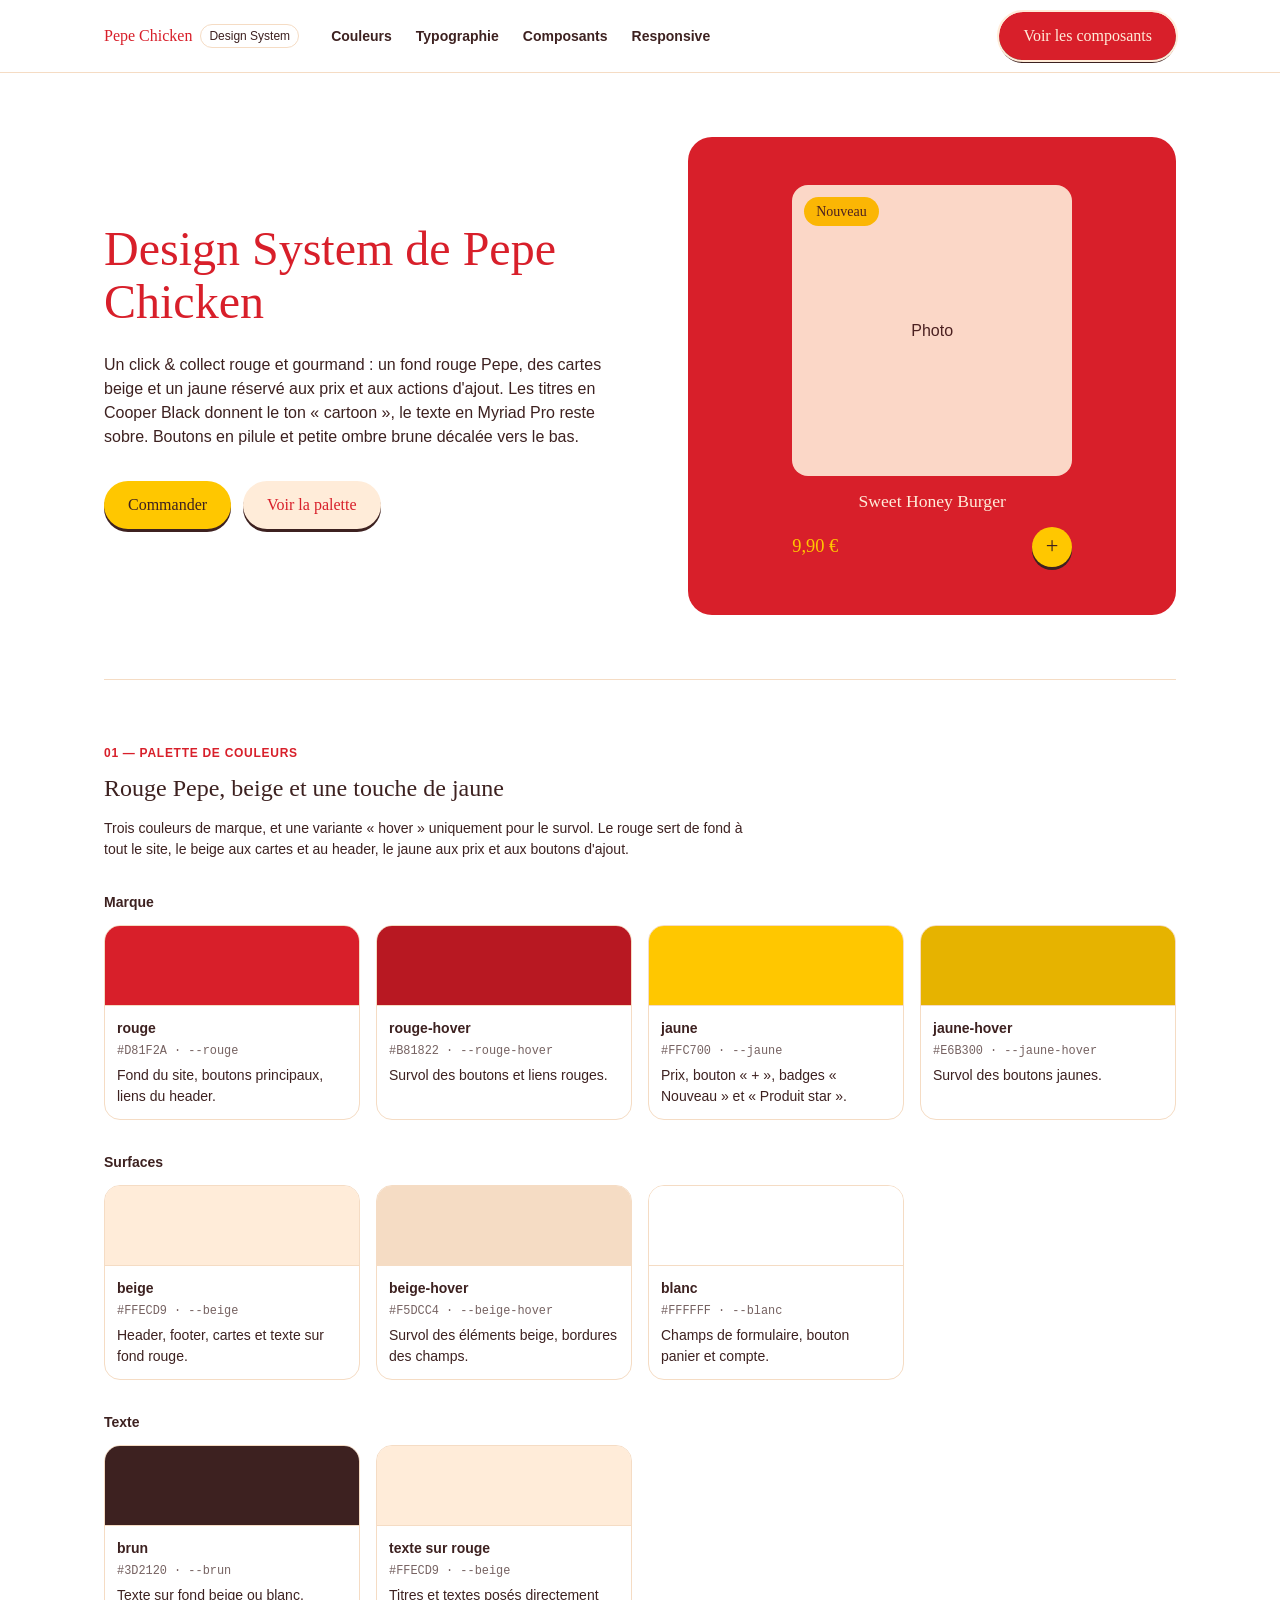
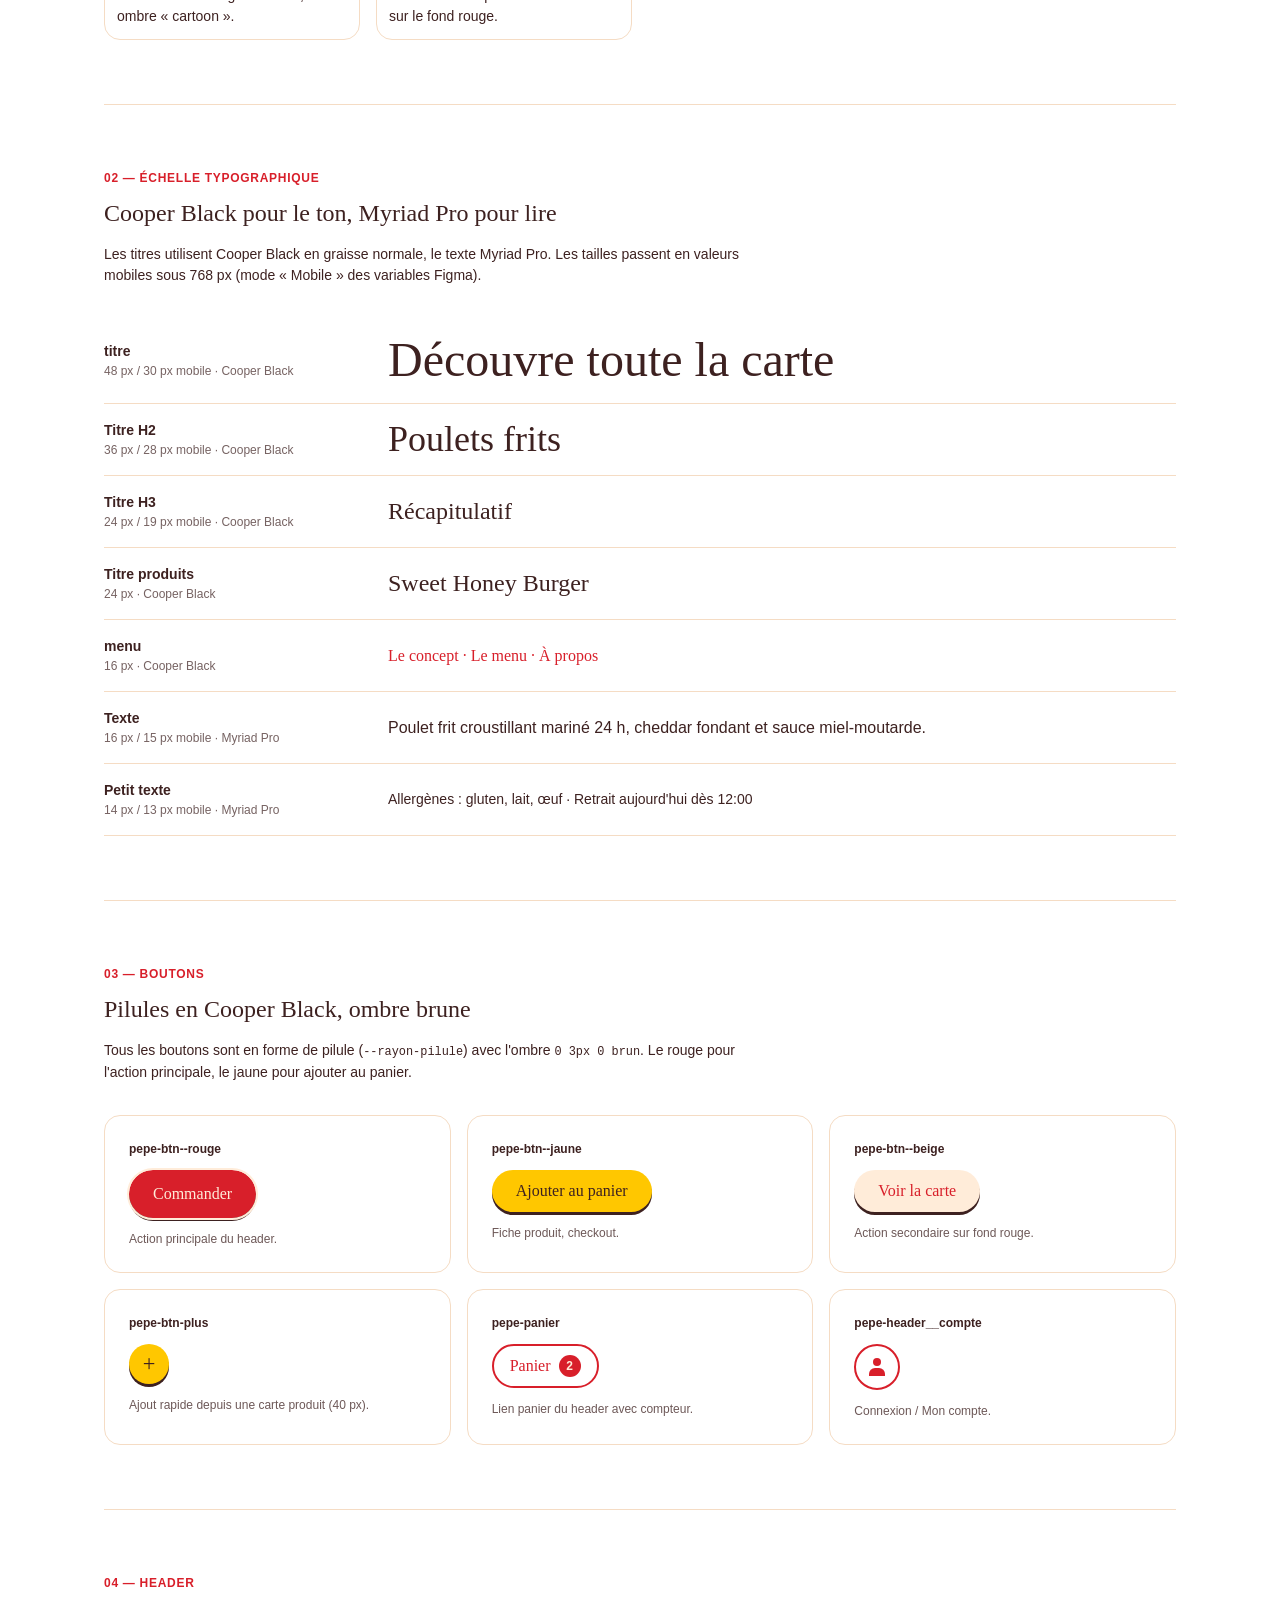
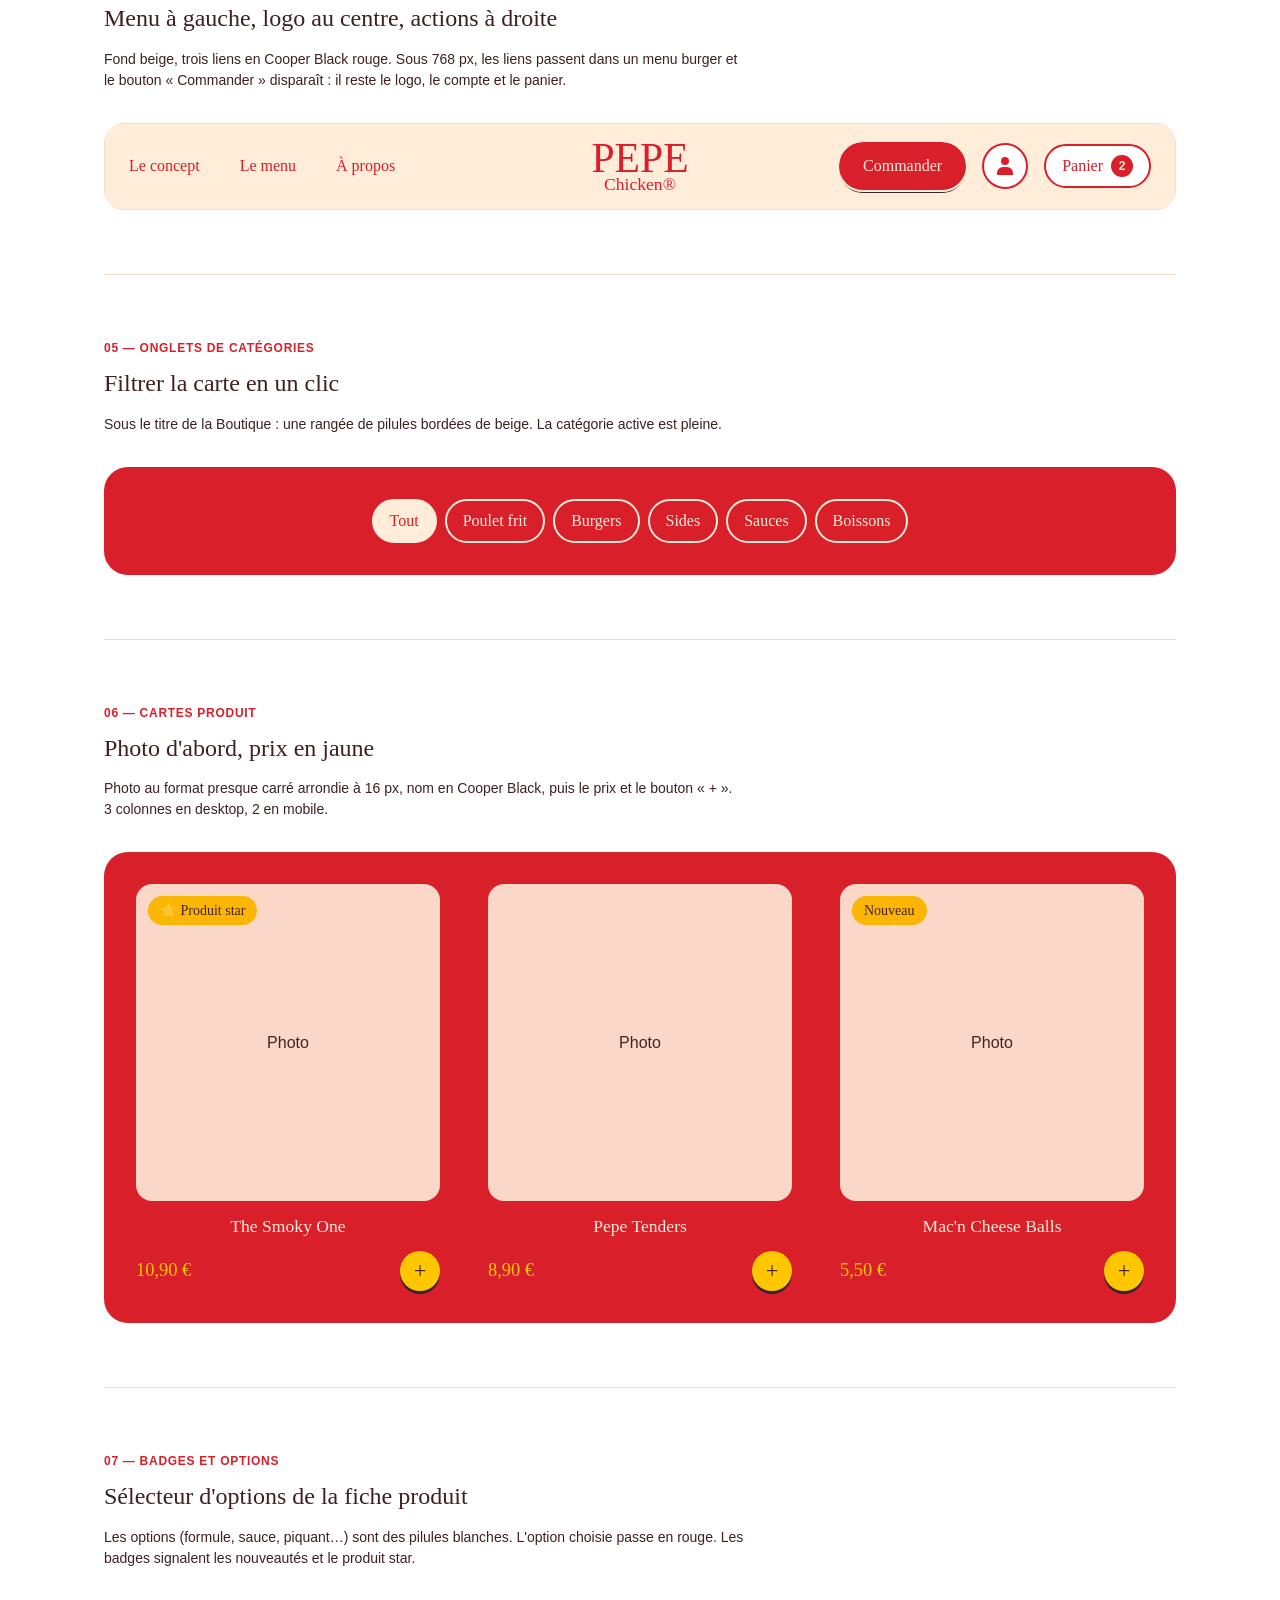
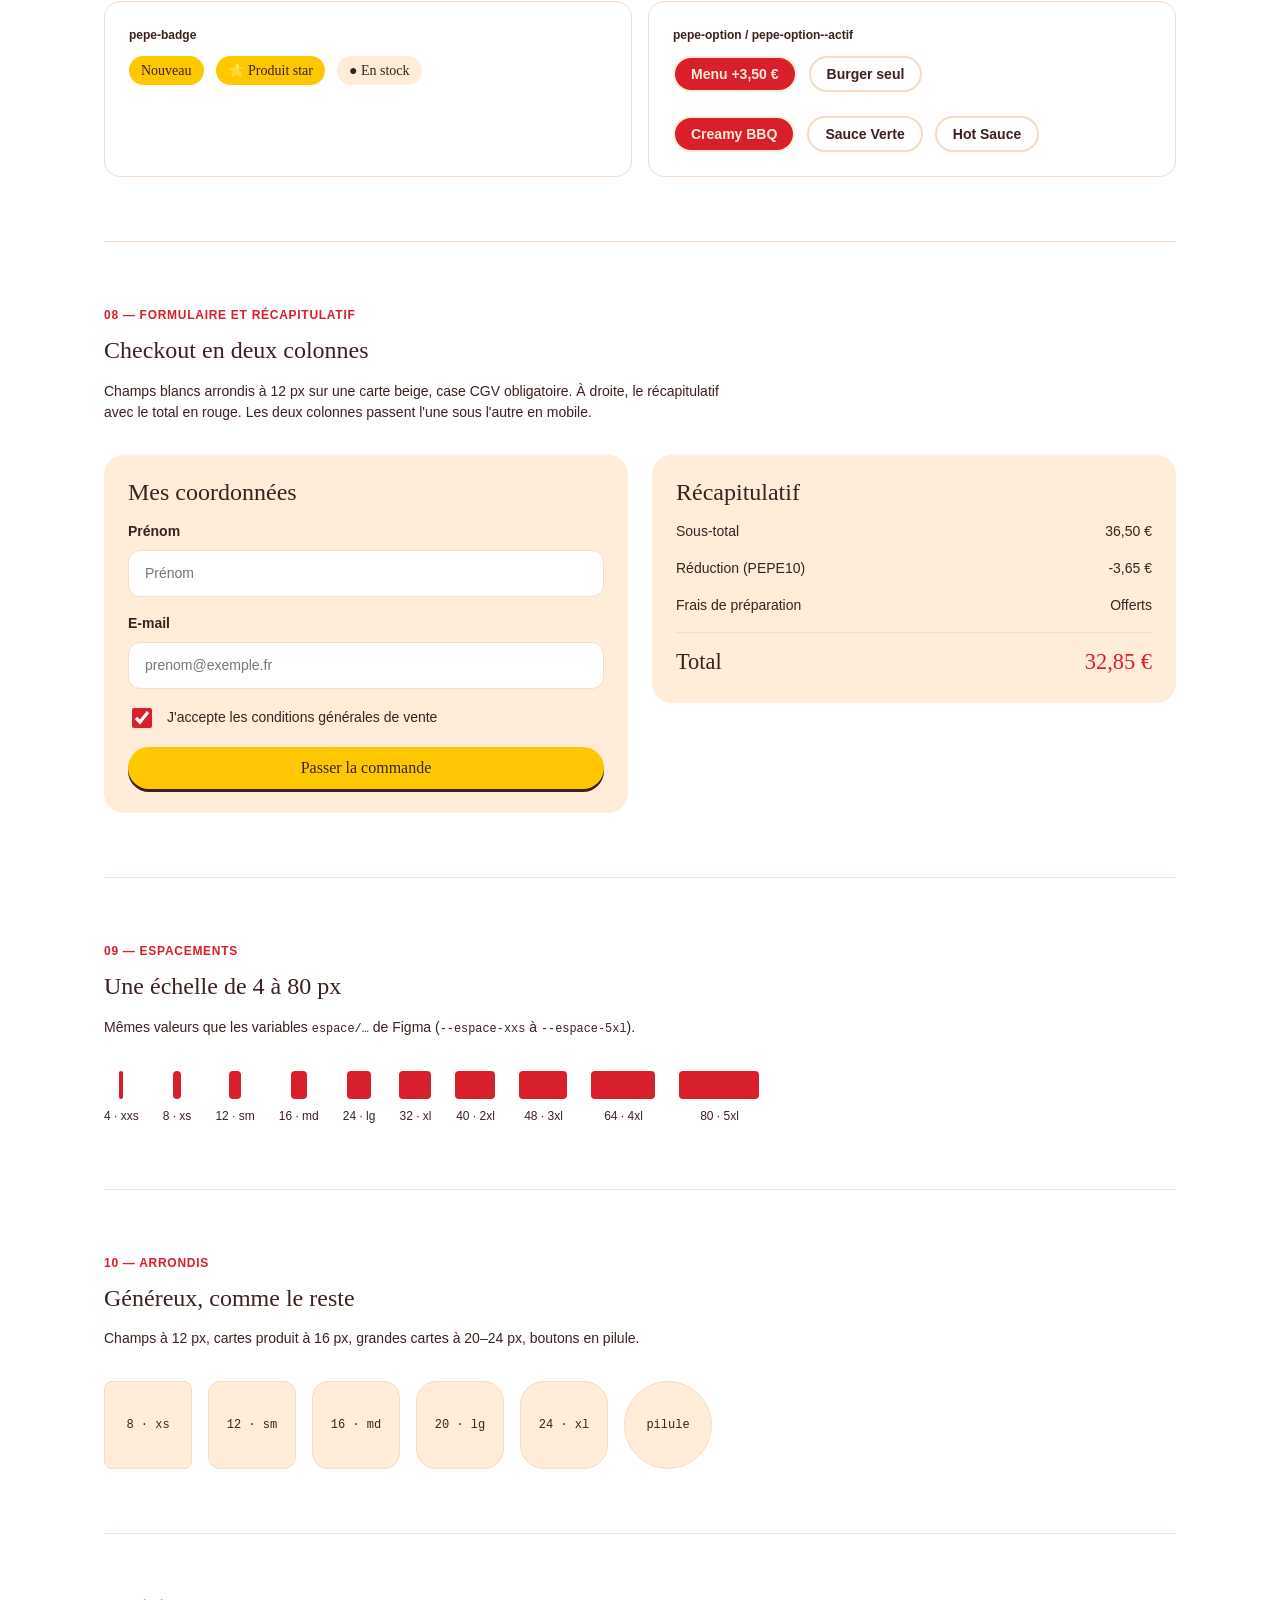
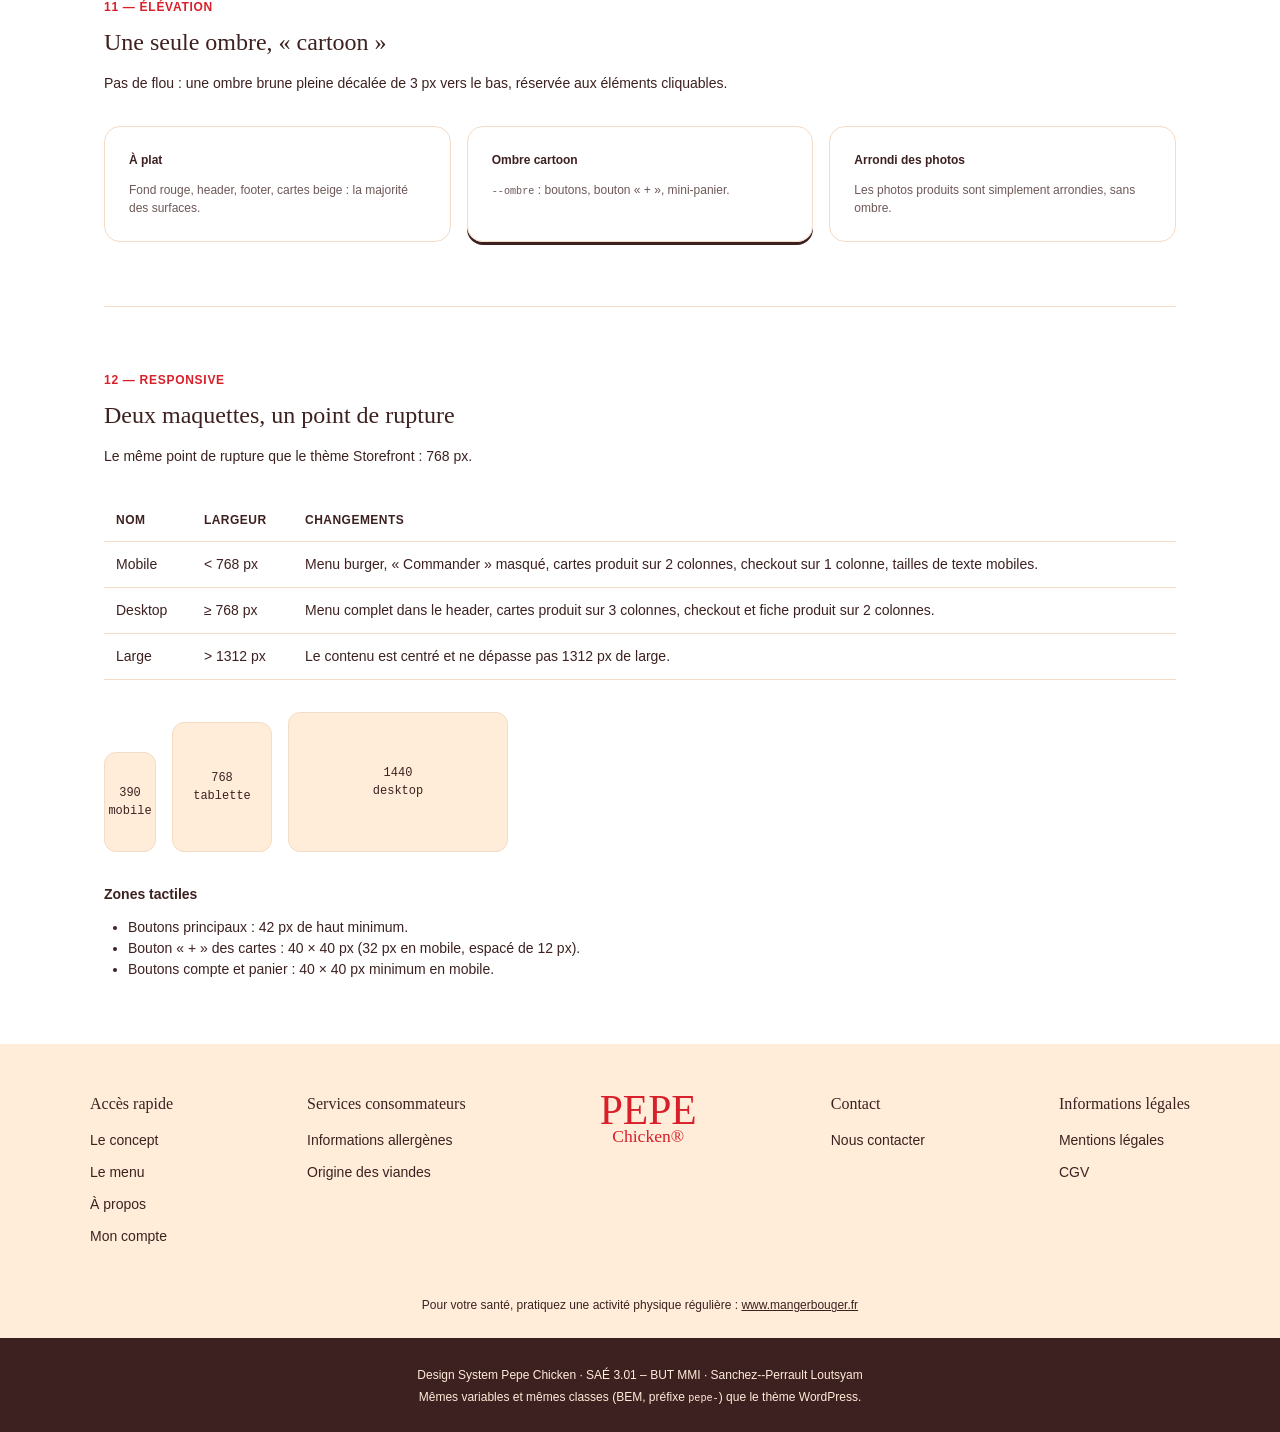
==== index.html @ e0bf9ed1 "[IT-2] Design System : nouvelle présentation (sections numérotées, palette, échelle typo, composants" ====
<!doctype html>
<html lang="fr">
  <head>
    <meta charset="UTF-8">
    <meta name="viewport" content="width=device-width, initial-scale=1.0">
    <title>Design System – Pepe Chicken</title>
    <meta name="description" content="Design System du click &amp; collect Pepe Chicken : couleurs, typographie, composants et règles responsive (SAÉ 3.01).">
    <link rel="stylesheet" href="style.css">
  </head>
  <body>
    <!-- ===== Barre de navigation de la documentation ===== -->
    <header class="ds-topbar">
      <div class="ds-topbar__inner">
        <a class="ds-topbar__marque" href="#haut">Pepe Chicken <span class="ds-topbar__tag">Design System</span></a>
        <nav class="ds-topbar__nav" aria-label="Sections du Design System">
          <a href="#couleurs">Couleurs</a>
          <a href="#typographie">Typographie</a>
          <a href="#composants">Composants</a>
          <a href="#responsive">Responsive</a>
        </nav>
        <a class="pepe-btn pepe-btn--rouge ds-topbar__cta" href="#composants">Voir les composants</a>
      </div>
    </header>

    <main id="haut">
      <!-- ===== Introduction ===== -->
      <section class="ds-hero">
        <div class="ds-hero__texte">
          <h1 class="ds-hero__titre">Design System de Pepe Chicken</h1>
          <p class="ds-hero__intro">
            Un click &amp; collect rouge et gourmand : un fond rouge Pepe, des cartes beige et un jaune
            réservé aux prix et aux actions d'ajout. Les titres en Cooper Black donnent le ton « cartoon »,
            le texte en Myriad Pro reste sobre. Boutons en pilule et petite ombre brune décalée vers le bas.
          </p>
          <div class="ds-ligne">
            <a class="pepe-btn pepe-btn--jaune" href="#composants">Commander</a>
            <a class="pepe-btn pepe-btn--beige" href="#couleurs">Voir la palette</a>
          </div>
        </div>
        <div class="ds-hero__apercu">
          <article class="pepe-carte-produit ds-hero__carte">
            <div class="pepe-carte-produit__photo">
              <span class="pepe-badge pepe-badge--jaune pepe-carte-produit__badge">Nouveau</span>
              Photo
            </div>
            <h2 class="pepe-carte-produit__nom">Sweet Honey Burger</h2>
            <div class="pepe-carte-produit__bas">
              <span class="pepe-carte-produit__prix">9,90 €</span>
              <button class="pepe-btn-plus" type="button" aria-label="Ajouter Sweet Honey Burger au panier">+</button>
            </div>
          </article>
        </div>
      </section>

      <!-- ===== 01 Couleurs ===== -->
      <section class="ds-section" id="couleurs">
        <p class="ds-section__numero">01 — Palette de couleurs</p>
        <h2 class="ds-section__titre">Rouge Pepe, beige et une touche de jaune</h2>
        <p class="ds-section__intro">
          Trois couleurs de marque, et une variante « hover » uniquement pour le survol. Le rouge sert de fond
          à tout le site, le beige aux cartes et au header, le jaune aux prix et aux boutons d'ajout.
        </p>

        <h3 class="ds-groupe">Marque</h3>
        <div class="ds-couleurs">
          <div class="ds-couleur">
            <span class="ds-couleur__pastille" style="background: var(--rouge)"></span>
            <div class="ds-couleur__infos"><b>rouge</b><code>#D81F2A · --rouge</code><p>Fond du site, boutons principaux, liens du header.</p></div>
          </div>
          <div class="ds-couleur">
            <span class="ds-couleur__pastille" style="background: var(--rouge-hover)"></span>
            <div class="ds-couleur__infos"><b>rouge-hover</b><code>#B81822 · --rouge-hover</code><p>Survol des boutons et liens rouges.</p></div>
          </div>
          <div class="ds-couleur">
            <span class="ds-couleur__pastille" style="background: var(--jaune)"></span>
            <div class="ds-couleur__infos"><b>jaune</b><code>#FFC700 · --jaune</code><p>Prix, bouton « + », badges « Nouveau » et « Produit star ».</p></div>
          </div>
          <div class="ds-couleur">
            <span class="ds-couleur__pastille" style="background: var(--jaune-hover)"></span>
            <div class="ds-couleur__infos"><b>jaune-hover</b><code>#E6B300 · --jaune-hover</code><p>Survol des boutons jaunes.</p></div>
          </div>
        </div>

        <h3 class="ds-groupe">Surfaces</h3>
        <div class="ds-couleurs">
          <div class="ds-couleur">
            <span class="ds-couleur__pastille" style="background: var(--beige)"></span>
            <div class="ds-couleur__infos"><b>beige</b><code>#FFECD9 · --beige</code><p>Header, footer, cartes et texte sur fond rouge.</p></div>
          </div>
          <div class="ds-couleur">
            <span class="ds-couleur__pastille" style="background: var(--beige-hover)"></span>
            <div class="ds-couleur__infos"><b>beige-hover</b><code>#F5DCC4 · --beige-hover</code><p>Survol des éléments beige, bordures des champs.</p></div>
          </div>
          <div class="ds-couleur">
            <span class="ds-couleur__pastille" style="background: var(--blanc)"></span>
            <div class="ds-couleur__infos"><b>blanc</b><code>#FFFFFF · --blanc</code><p>Champs de formulaire, bouton panier et compte.</p></div>
          </div>
        </div>

        <h3 class="ds-groupe">Texte</h3>
        <div class="ds-couleurs">
          <div class="ds-couleur">
            <span class="ds-couleur__pastille" style="background: var(--brun)"></span>
            <div class="ds-couleur__infos"><b>brun</b><code>#3D2120 · --brun</code><p>Texte sur fond beige ou blanc, ombre « cartoon ».</p></div>
          </div>
          <div class="ds-couleur">
            <span class="ds-couleur__pastille" style="background: var(--beige)"></span>
            <div class="ds-couleur__infos"><b>texte sur rouge</b><code>#FFECD9 · --beige</code><p>Titres et textes posés directement sur le fond rouge.</p></div>
          </div>
        </div>
      </section>

      <!-- ===== 02 Typographie ===== -->
      <section class="ds-section" id="typographie">
        <p class="ds-section__numero">02 — Échelle typographique</p>
        <h2 class="ds-section__titre">Cooper Black pour le ton, Myriad Pro pour lire</h2>
        <p class="ds-section__intro">
          Les titres utilisent Cooper Black en graisse normale, le texte Myriad Pro. Les tailles passent
          en valeurs mobiles sous 768&nbsp;px (mode « Mobile » des variables Figma).
        </p>
        <div class="ds-typos">
          <div class="ds-typo">
            <div class="ds-typo__nom"><b>titre</b><span>48 px / 30 px mobile · Cooper Black</span></div>
            <p class="pepe-titre pepe-titre--h1">Découvre toute la carte</p>
          </div>
          <div class="ds-typo">
            <div class="ds-typo__nom"><b>Titre H2</b><span>36 px / 28 px mobile · Cooper Black</span></div>
            <p class="pepe-titre pepe-titre--h2">Poulets frits</p>
          </div>
          <div class="ds-typo">
            <div class="ds-typo__nom"><b>Titre H3</b><span>24 px / 19 px mobile · Cooper Black</span></div>
            <p class="pepe-titre pepe-titre--h3">Récapitulatif</p>
          </div>
          <div class="ds-typo">
            <div class="ds-typo__nom"><b>Titre produits</b><span>24 px · Cooper Black</span></div>
            <p class="pepe-titre pepe-titre--h3">Sweet Honey Burger</p>
          </div>
          <div class="ds-typo">
            <div class="ds-typo__nom"><b>menu</b><span>16 px · Cooper Black</span></div>
            <p class="pepe-titre pepe-titre--menu">Le concept · Le menu · À propos</p>
          </div>
          <div class="ds-typo">
            <div class="ds-typo__nom"><b>Texte</b><span>16 px / 15 px mobile · Myriad Pro</span></div>
            <p class="pepe-texte">Poulet frit croustillant mariné 24 h, cheddar fondant et sauce miel-moutarde.</p>
          </div>
          <div class="ds-typo">
            <div class="ds-typo__nom"><b>Petit texte</b><span>14 px / 13 px mobile · Myriad Pro</span></div>
            <p class="pepe-texte pepe-texte--petit">Allergènes : gluten, lait, œuf · Retrait aujourd'hui dès 12:00</p>
          </div>
        </div>
      </section>

      <!-- ===== 03 Boutons ===== -->
      <section class="ds-section" id="composants">
        <p class="ds-section__numero">03 — Boutons</p>
        <h2 class="ds-section__titre">Pilules en Cooper Black, ombre brune</h2>
        <p class="ds-section__intro">
          Tous les boutons sont en forme de pilule (<code>--rayon-pilule</code>) avec l'ombre
          <code>0 3px 0 brun</code>. Le rouge pour l'action principale, le jaune pour ajouter au panier.
        </p>
        <div class="ds-cartes">
          <div class="ds-demo">
            <p class="ds-demo__nom">pepe-btn--rouge</p>
            <a class="pepe-btn pepe-btn--rouge" href="#composants">Commander</a>
            <p class="ds-demo__note">Action principale du header.</p>
          </div>
          <div class="ds-demo">
            <p class="ds-demo__nom">pepe-btn--jaune</p>
            <button class="pepe-btn pepe-btn--jaune" type="button">Ajouter au panier</button>
            <p class="ds-demo__note">Fiche produit, checkout.</p>
          </div>
          <div class="ds-demo">
            <p class="ds-demo__nom">pepe-btn--beige</p>
            <button class="pepe-btn pepe-btn--beige" type="button">Voir la carte</button>
            <p class="ds-demo__note">Action secondaire sur fond rouge.</p>
          </div>
          <div class="ds-demo">
            <p class="ds-demo__nom">pepe-btn-plus</p>
            <button class="pepe-btn-plus" type="button" aria-label="Ajouter au panier">+</button>
            <p class="ds-demo__note">Ajout rapide depuis une carte produit (40 px).</p>
          </div>
          <div class="ds-demo">
            <p class="ds-demo__nom">pepe-panier</p>
            <a class="pepe-panier" href="#composants">Panier <span class="pepe-panier__nombre">2</span></a>
            <p class="ds-demo__note">Lien panier du header avec compteur.</p>
          </div>
          <div class="ds-demo">
            <p class="ds-demo__nom">pepe-header__compte</p>
            <a class="pepe-header__compte" href="#composants" aria-label="Se connecter"><svg class="pepe-header__icone" viewBox="0 0 20 20" width="20" height="20" aria-hidden="true" focusable="false"><circle cx="10" cy="5" r="4"></circle><path d="M2 19v-2a6 6 0 0 1 6-6h4a6 6 0 0 1 6 6v2z"></path></svg></a>
            <p class="ds-demo__note">Connexion / Mon compte.</p>
          </div>
        </div>
      </section>

      <!-- ===== 04 Header ===== -->
      <section class="ds-section">
        <p class="ds-section__numero">04 — Header</p>
        <h2 class="ds-section__titre">Menu à gauche, logo au centre, actions à droite</h2>
        <p class="ds-section__intro">
          Fond beige, trois liens en Cooper Black rouge. Sous 768&nbsp;px, les liens passent dans un menu burger
          et le bouton « Commander » disparaît : il reste le logo, le compte et le panier.
        </p>
        <div class="ds-cadre">
          <header class="pepe-header">
            <nav class="pepe-header__nav" aria-label="Menu principal (exemple)">
              <ul class="pepe-header__menu">
                <li class="pepe-header__element"><a class="pepe-header__lien" href="#composants">Le concept</a></li>
                <li class="pepe-header__element"><a class="pepe-header__lien" href="#composants">Le menu</a></li>
                <li class="pepe-header__element"><a class="pepe-header__lien" href="#composants">À propos</a></li>
              </ul>
            </nav>
            <a class="pepe-logo" href="#haut"><span class="pepe-logo__pepe">PEPE</span><span class="pepe-logo__chicken">Chicken®</span></a>
            <div class="pepe-header__actions">
              <a class="pepe-btn pepe-btn--rouge" href="#composants">Commander</a>
              <a class="pepe-header__compte" href="#composants" aria-label="Se connecter"><svg class="pepe-header__icone" viewBox="0 0 20 20" width="20" height="20" aria-hidden="true" focusable="false"><circle cx="10" cy="5" r="4"></circle><path d="M2 19v-2a6 6 0 0 1 6-6h4a6 6 0 0 1 6 6v2z"></path></svg></a>
              <a class="pepe-panier" href="#composants">Panier <span class="pepe-panier__nombre">2</span></a>
            </div>
            <button class="pepe-burger" type="button" aria-label="Ouvrir le menu"><span class="pepe-burger__trait"></span><span class="pepe-burger__trait"></span><span class="pepe-burger__trait"></span></button>
          </header>
        </div>
      </section>

      <!-- ===== 05 Catégories ===== -->
      <section class="ds-section">
        <p class="ds-section__numero">05 — Onglets de catégories</p>
        <h2 class="ds-section__titre">Filtrer la carte en un clic</h2>
        <p class="ds-section__intro">
          Sous le titre de la Boutique : une rangée de pilules bordées de beige. La catégorie active est pleine.
        </p>
        <div class="ds-fond-rouge">
          <nav class="pepe-categories" aria-label="Catégories (exemple)">
            <a class="pepe-categories__lien pepe-categories__lien--actif" href="#composants" aria-current="page">Tout</a>
            <a class="pepe-categories__lien" href="#composants">Poulet frit</a>
            <a class="pepe-categories__lien" href="#composants">Burgers</a>
            <a class="pepe-categories__lien" href="#composants">Sides</a>
            <a class="pepe-categories__lien" href="#composants">Sauces</a>
            <a class="pepe-categories__lien" href="#composants">Boissons</a>
          </nav>
        </div>
      </section>

      <!-- ===== 06 Cartes produit ===== -->
      <section class="ds-section">
        <p class="ds-section__numero">06 — Cartes produit</p>
        <h2 class="ds-section__titre">Photo d'abord, prix en jaune</h2>
        <p class="ds-section__intro">
          Photo au format presque carré arrondie à 16&nbsp;px, nom en Cooper Black, puis le prix et le bouton « + ».
          3 colonnes en desktop, 2 en mobile.
        </p>
        <div class="ds-fond-rouge">
          <div class="ds-grille">
            <article class="pepe-carte-produit">
              <div class="pepe-carte-produit__photo"><span class="pepe-badge pepe-badge--jaune pepe-carte-produit__badge">⭐ Produit star</span>Photo</div>
              <h3 class="pepe-carte-produit__nom">The Smoky One</h3>
              <div class="pepe-carte-produit__bas"><span class="pepe-carte-produit__prix">10,90 €</span><button class="pepe-btn-plus" type="button" aria-label="Ajouter The Smoky One">+</button></div>
            </article>
            <article class="pepe-carte-produit">
              <div class="pepe-carte-produit__photo">Photo</div>
              <h3 class="pepe-carte-produit__nom">Pepe Tenders</h3>
              <div class="pepe-carte-produit__bas"><span class="pepe-carte-produit__prix">8,90 €</span><button class="pepe-btn-plus" type="button" aria-label="Ajouter Pepe Tenders">+</button></div>
            </article>
            <article class="pepe-carte-produit">
              <div class="pepe-carte-produit__photo"><span class="pepe-badge pepe-badge--jaune pepe-carte-produit__badge">Nouveau</span>Photo</div>
              <h3 class="pepe-carte-produit__nom">Mac'n Cheese Balls</h3>
              <div class="pepe-carte-produit__bas"><span class="pepe-carte-produit__prix">5,50 €</span><button class="pepe-btn-plus" type="button" aria-label="Ajouter Mac'n Cheese Balls">+</button></div>
            </article>
          </div>
        </div>
      </section>

      <!-- ===== 07 Badges et options ===== -->
      <section class="ds-section">
        <p class="ds-section__numero">07 — Badges et options</p>
        <h2 class="ds-section__titre">Sélecteur d'options de la fiche produit</h2>
        <p class="ds-section__intro">
          Les options (formule, sauce, piquant…) sont des pilules blanches. L'option choisie passe en rouge.
          Les badges signalent les nouveautés et le produit star.
        </p>
        <div class="ds-cartes ds-cartes--2">
          <div class="ds-demo">
            <p class="ds-demo__nom">pepe-badge</p>
            <div class="ds-ligne">
              <span class="pepe-badge pepe-badge--jaune">Nouveau</span>
              <span class="pepe-badge pepe-badge--jaune">⭐ Produit star</span>
              <span class="pepe-badge pepe-badge--beige">● En stock</span>
            </div>
          </div>
          <div class="ds-demo">
            <p class="ds-demo__nom">pepe-option / pepe-option--actif</p>
            <div class="ds-ligne">
              <button class="pepe-option pepe-option--actif" type="button" aria-pressed="true">Menu +3,50 €</button>
              <button class="pepe-option" type="button" aria-pressed="false">Burger seul</button>
            </div>
            <div class="ds-ligne">
              <button class="pepe-option pepe-option--actif" type="button" aria-pressed="true">Creamy BBQ</button>
              <button class="pepe-option" type="button" aria-pressed="false">Sauce Verte</button>
              <button class="pepe-option" type="button" aria-pressed="false">Hot Sauce</button>
            </div>
          </div>
        </div>
      </section>

      <!-- ===== 08 Formulaire et récapitulatif ===== -->
      <section class="ds-section">
        <p class="ds-section__numero">08 — Formulaire et récapitulatif</p>
        <h2 class="ds-section__titre">Checkout en deux colonnes</h2>
        <p class="ds-section__intro">
          Champs blancs arrondis à 12&nbsp;px sur une carte beige, case CGV obligatoire. À droite, le récapitulatif
          avec le total en rouge. Les deux colonnes passent l'une sous l'autre en mobile.
        </p>
        <div class="ds-deux-colonnes">
          <form class="pepe-carte pepe-carte--beige" action="#composants">
            <h3 class="pepe-titre pepe-titre--h3">Mes coordonnées</h3>
            <label class="pepe-champ">Prénom<input type="text" name="prenom" placeholder="Prénom" autocomplete="given-name"></label>
            <label class="pepe-champ">E-mail<input type="email" name="email" placeholder="prenom@exemple.fr" autocomplete="email"></label>
            <label class="pepe-case"><input type="checkbox" checked> J'accepte les conditions générales de vente</label>
            <button class="pepe-btn pepe-btn--jaune" type="button">Passer la commande</button>
          </form>
          <div class="pepe-carte pepe-carte--beige pepe-recap">
            <h3 class="pepe-titre pepe-titre--h3">Récapitulatif</h3>
            <p class="pepe-recap__ligne"><span>Sous-total</span><span>36,50 €</span></p>
            <p class="pepe-recap__ligne"><span>Réduction (PEPE10)</span><span>-3,65 €</span></p>
            <p class="pepe-recap__ligne"><span>Frais de préparation</span><span>Offerts</span></p>
            <p class="pepe-recap__ligne pepe-recap__ligne--total"><span>Total</span><span>32,85 €</span></p>
          </div>
        </div>
      </section>

      <!-- ===== 09 Espacements ===== -->
      <section class="ds-section">
        <p class="ds-section__numero">09 — Espacements</p>
        <h2 class="ds-section__titre">Une échelle de 4 à 80 px</h2>
        <p class="ds-section__intro">Mêmes valeurs que les variables <code>espace/…</code> de Figma (<code>--espace-xxs</code> à <code>--espace-5xl</code>).</p>
        <div class="ds-espacements">
          <div class="ds-espacement"><span style="width: var(--espace-xxs)"></span>4 · xxs</div>
          <div class="ds-espacement"><span style="width: var(--espace-xs)"></span>8 · xs</div>
          <div class="ds-espacement"><span style="width: var(--espace-sm)"></span>12 · sm</div>
          <div class="ds-espacement"><span style="width: var(--espace-md)"></span>16 · md</div>
          <div class="ds-espacement"><span style="width: var(--espace-lg)"></span>24 · lg</div>
          <div class="ds-espacement"><span style="width: var(--espace-xl)"></span>32 · xl</div>
          <div class="ds-espacement"><span style="width: var(--espace-2xl)"></span>40 · 2xl</div>
          <div class="ds-espacement"><span style="width: var(--espace-3xl)"></span>48 · 3xl</div>
          <div class="ds-espacement"><span style="width: var(--espace-4xl)"></span>64 · 4xl</div>
          <div class="ds-espacement"><span style="width: var(--espace-5xl)"></span>80 · 5xl</div>
        </div>
      </section>

      <!-- ===== 10 Arrondis ===== -->
      <section class="ds-section">
        <p class="ds-section__numero">10 — Arrondis</p>
        <h2 class="ds-section__titre">Généreux, comme le reste</h2>
        <p class="ds-section__intro">Champs à 12&nbsp;px, cartes produit à 16&nbsp;px, grandes cartes à 20–24&nbsp;px, boutons en pilule.</p>
        <div class="ds-arrondis">
          <div class="ds-arrondi" style="border-radius: var(--rayon-xs)">8 · xs</div>
          <div class="ds-arrondi" style="border-radius: var(--rayon-sm)">12 · sm</div>
          <div class="ds-arrondi" style="border-radius: var(--rayon-md)">16 · md</div>
          <div class="ds-arrondi" style="border-radius: var(--rayon-lg)">20 · lg</div>
          <div class="ds-arrondi" style="border-radius: var(--rayon-xl)">24 · xl</div>
          <div class="ds-arrondi" style="border-radius: var(--rayon-pilule)">pilule</div>
        </div>
      </section>

      <!-- ===== 11 Élévation ===== -->
      <section class="ds-section">
        <p class="ds-section__numero">11 — Élévation</p>
        <h2 class="ds-section__titre">Une seule ombre, « cartoon »</h2>
        <p class="ds-section__intro">Pas de flou : une ombre brune pleine décalée de 3&nbsp;px vers le bas, réservée aux éléments cliquables.</p>
        <div class="ds-cartes">
          <div class="ds-demo"><p class="ds-demo__nom">À plat</p><p class="ds-demo__note">Fond rouge, header, footer, cartes beige : la majorité des surfaces.</p></div>
          <div class="ds-demo ds-demo--ombre"><p class="ds-demo__nom">Ombre cartoon</p><p class="ds-demo__note"><code>--ombre</code> : boutons, bouton « + », mini-panier.</p></div>
          <div class="ds-demo"><p class="ds-demo__nom">Arrondi des photos</p><p class="ds-demo__note">Les photos produits sont simplement arrondies, sans ombre.</p></div>
        </div>
      </section>

      <!-- ===== 12 Responsive ===== -->
      <section class="ds-section" id="responsive">
        <p class="ds-section__numero">12 — Responsive</p>
        <h2 class="ds-section__titre">Deux maquettes, un point de rupture</h2>
        <p class="ds-section__intro">Le même point de rupture que le thème Storefront : 768&nbsp;px.</p>
        <div class="ds-tableau-conteneur">
          <table class="ds-tableau">
            <thead>
              <tr><th scope="col">Nom</th><th scope="col">Largeur</th><th scope="col">Changements</th></tr>
            </thead>
            <tbody>
              <tr><td>Mobile</td><td>&lt; 768 px</td><td>Menu burger, « Commander » masqué, cartes produit sur 2 colonnes, checkout sur 1 colonne, tailles de texte mobiles.</td></tr>
              <tr><td>Desktop</td><td>≥ 768 px</td><td>Menu complet dans le header, cartes produit sur 3 colonnes, checkout et fiche produit sur 2 colonnes.</td></tr>
              <tr><td>Large</td><td>&gt; 1312 px</td><td>Le contenu est centré et ne dépasse pas 1312 px de large.</td></tr>
            </tbody>
          </table>
        </div>
        <div class="ds-ecrans">
          <div class="ds-ecran ds-ecran--mobile">390<br>mobile</div>
          <div class="ds-ecran ds-ecran--tablette">768<br>tablette</div>
          <div class="ds-ecran ds-ecran--desktop">1440<br>desktop</div>
        </div>
        <h3 class="ds-groupe">Zones tactiles</h3>
        <ul class="ds-liste">
          <li>Boutons principaux : 42 px de haut minimum.</li>
          <li>Bouton « + » des cartes : 40 × 40 px (32 px en mobile, espacé de 12 px).</li>
          <li>Boutons compte et panier : 40 × 40 px minimum en mobile.</li>
        </ul>
      </section>
    </main>

    <!-- ===== Footer (composant) ===== -->
    <footer class="pepe-footer">
      <div class="pepe-footer__colonnes">
        <div class="pepe-footer__colonne">
          <h2 class="pepe-footer__titre">Accès rapide</h2>
          <ul class="pepe-footer__liste">
            <li class="pepe-footer__element"><a class="pepe-footer__lien" href="#haut">Le concept</a></li>
            <li class="pepe-footer__element"><a class="pepe-footer__lien" href="#haut">Le menu</a></li>
            <li class="pepe-footer__element"><a class="pepe-footer__lien" href="#haut">À propos</a></li>
            <li class="pepe-footer__element"><a class="pepe-footer__lien" href="#haut">Mon compte</a></li>
          </ul>
        </div>
        <div class="pepe-footer__colonne">
          <h2 class="pepe-footer__titre">Services consommateurs</h2>
          <ul class="pepe-footer__liste">
            <li class="pepe-footer__element"><a class="pepe-footer__lien" href="#haut">Informations allergènes</a></li>
            <li class="pepe-footer__element"><a class="pepe-footer__lien" href="#haut">Origine des viandes</a></li>
          </ul>
        </div>
        <a class="pepe-logo pepe-footer__logo" href="#haut"><span class="pepe-logo__pepe">PEPE</span><span class="pepe-logo__chicken">Chicken®</span></a>
        <div class="pepe-footer__colonne">
          <h2 class="pepe-footer__titre">Contact</h2>
          <ul class="pepe-footer__liste">
            <li class="pepe-footer__element"><a class="pepe-footer__lien" href="#haut">Nous contacter</a></li>
          </ul>
        </div>
        <div class="pepe-footer__colonne">
          <h2 class="pepe-footer__titre">Informations légales</h2>
          <ul class="pepe-footer__liste">
            <li class="pepe-footer__element"><a class="pepe-footer__lien" href="#haut">Mentions légales</a></li>
            <li class="pepe-footer__element"><a class="pepe-footer__lien" href="#haut">CGV</a></li>
          </ul>
        </div>
      </div>
      <p class="pepe-footer__sante">Pour votre santé, pratiquez une activité physique régulière : <a class="pepe-footer__lien" href="https://www.mangerbouger.fr">www.mangerbouger.fr</a></p>
    </footer>

    <div class="ds-credits">
      <p>Design System Pepe Chicken · SAÉ 3.01 – BUT MMI · Sanchez--Perrault Loutsyam</p>
      <p>Mêmes variables et mêmes classes (BEM, préfixe <code>pepe-</code>) que le thème WordPress.</p>
    </div>
  </body>
</html>
---- style.css ----
/* ==========================================================
   Design System Pepe Chicken – HTML / CSS statique
   Présentation inspirée des pages « Design System Analysis » :
   une planche claire, des sections numérotées et les vrais composants.
   Mêmes variables et mêmes noms de classes (BEM, préfixe pepe-) que le thème WordPress.
   Les classes ds-… servent uniquement à la mise en page de cette planche.
   ========================================================== */

@font-face {
  font-family: "Cooper Black";
  src:
    local("Cooper Black"),
    local("CooperBlack"),
    url("fonts/cooper-black.woff2") format("woff2");
  font-display: swap;
}
@font-face {
  font-family: "Myriad Pro";
  src:
    local("Myriad Pro"),
    local("MyriadPro-Regular"),
    url("fonts/myriad-pro.woff2") format("woff2");
  font-display: swap;
}

:root {
  /* Couleurs */
  --rouge: #d81f2a;
  --rouge-hover: #b81822;
  --jaune: #ffc700;
  --jaune-hover: #e6b300;
  --beige: #ffecd9;
  --beige-hover: #f5dcc4;
  --brun: #3d2120;
  --blanc: #ffffff;

  /* Typographie */
  --police-titre: "Cooper Black", "Cooper Std", Georgia, serif;
  --police-texte: "Myriad Pro", "Helvetica Neue", Arial, sans-serif;
  --taille-h1: 3rem;
  --taille-h2: 2.25rem;
  --taille-h3: 1.5rem;
  --taille-texte: 1rem;
  --taille-petit: 0.875rem;

  /* Espacements */
  --espace-xxs: 4px;
  --espace-xs: 8px;
  --espace-sm: 12px;
  --espace-md: 16px;
  --espace-lg: 24px;
  --espace-xl: 32px;
  --espace-2xl: 40px;
  --espace-3xl: 48px;
  --espace-4xl: 64px;
  --espace-5xl: 80px;

  /* Arrondis */
  --rayon-xs: 8px;
  --rayon-sm: 12px;
  --rayon-md: 16px;
  --rayon-lg: 20px;
  --rayon-xl: 24px;
  --rayon-pilule: 999px;

  /* Ombre "cartoon" */
  --ombre: 0 3px 0 var(--brun);
}

/* ==========================================================
   Base de la planche (fond clair pour lire la documentation)
   ========================================================== */
* {
  box-sizing: border-box;
}
html {
  scroll-behavior: smooth;
  scroll-padding-top: 80px;
}
body {
  margin: 0;
  background: var(--blanc);
  color: var(--brun);
  font-family: var(--police-texte);
  font-size: var(--taille-texte);
  line-height: 1.5;
}
a {
  color: inherit;
}
img {
  max-width: 100%;
}
code {
  font-family: ui-monospace, "SFMono-Regular", Consolas, monospace;
  font-size: 0.85em;
}
:focus-visible {
  outline: 3px solid var(--jaune);
  outline-offset: 2px;
}

/* ---------- Barre du haut ---------- */
.ds-topbar {
  position: sticky;
  top: 0;
  z-index: 10;
  background: var(--blanc);
  border-bottom: 1px solid var(--beige-hover);
}
.ds-topbar__inner {
  max-width: 1120px;
  margin: 0 auto;
  padding: var(--espace-sm) var(--espace-lg);
  display: flex;
  align-items: center;
  gap: var(--espace-xl);
}
.ds-topbar__marque {
  font-family: var(--police-titre);
  color: var(--rouge);
  text-decoration: none;
  display: flex;
  align-items: center;
  gap: var(--espace-xs);
}
.ds-topbar__tag {
  font-family: var(--police-texte);
  font-size: 0.75rem;
  color: var(--brun);
  border: 1px solid var(--beige-hover);
  border-radius: var(--rayon-pilule);
  padding: 2px var(--espace-xs);
}
.ds-topbar__nav {
  display: flex;
  gap: var(--espace-lg);
  font-size: var(--taille-petit);
  font-weight: 600;
}
.ds-topbar__nav a {
  text-decoration: none;
}
.ds-topbar__nav a:hover {
  color: var(--rouge);
}
.ds-topbar__cta {
  margin-left: auto;
  font-size: var(--taille-petit);
  padding: var(--espace-xs) var(--espace-md);
}

/* ---------- Mise en page ---------- */
main {
  max-width: 1120px;
  margin: 0 auto;
  padding: 0 var(--espace-lg);
}
.ds-hero {
  display: grid;
  grid-template-columns: 1.1fr 1fr;
  gap: var(--espace-3xl);
  align-items: center;
  padding: var(--espace-4xl) 0;
}
.ds-hero__titre {
  font-family: var(--police-titre);
  font-weight: normal;
  font-size: var(--taille-h1);
  line-height: 1.1;
  margin: 0 0 var(--espace-lg);
  color: var(--rouge);
}
.ds-hero__intro {
  margin: 0 0 var(--espace-xl);
  max-width: 520px;
}
.ds-hero__apercu {
  background: var(--rouge);
  border-radius: var(--rayon-xl);
  padding: var(--espace-3xl);
  display: grid;
  place-items: center;
}
.ds-hero__carte {
  width: 100%;
  max-width: 280px;
  color: var(--beige);
}
.ds-section {
  padding: var(--espace-4xl) 0;
  border-top: 1px solid var(--beige-hover);
}
.ds-section__numero {
  font-size: 0.75rem;
  font-weight: 700;
  letter-spacing: 0.06em;
  text-transform: uppercase;
  color: var(--rouge);
  margin: 0 0 var(--espace-sm);
}
.ds-section__titre {
  font-family: var(--police-titre);
  font-weight: normal;
  font-size: var(--taille-h3);
  line-height: 1.2;
  margin: 0 0 var(--espace-md);
}
.ds-section__intro {
  max-width: 640px;
  margin: 0 0 var(--espace-xl);
  font-size: var(--taille-petit);
}
.ds-groupe {
  font-size: var(--taille-petit);
  font-weight: 700;
  margin: var(--espace-xl) 0 var(--espace-sm);
}
.ds-ligne {
  display: flex;
  flex-wrap: wrap;
  align-items: center;
  gap: var(--espace-sm);
}
.ds-ligne + .ds-ligne {
  margin-top: var(--espace-sm);
}
.ds-fond-rouge {
  background: var(--rouge);
  color: var(--beige);
  border-radius: var(--rayon-xl);
  padding: var(--espace-xl);
}
.ds-cadre {
  border: 1px solid var(--beige-hover);
  border-radius: var(--rayon-lg);
  overflow: hidden;
}

/* ---------- Couleurs ---------- */
.ds-couleurs {
  display: grid;
  grid-template-columns: repeat(4, 1fr);
  gap: var(--espace-md);
}
.ds-couleur {
  border: 1px solid var(--beige-hover);
  border-radius: var(--rayon-md);
  overflow: hidden;
  background: var(--blanc);
}
.ds-couleur__pastille {
  display: block;
  height: 80px;
  border-bottom: 1px solid var(--beige-hover);
}
.ds-couleur__infos {
  padding: var(--espace-sm);
  display: flex;
  flex-direction: column;
  gap: var(--espace-xxs);
  font-size: var(--taille-petit);
}
.ds-couleur__infos code {
  opacity: 0.7;
}
.ds-couleur__infos p {
  margin: 0;
}

/* ---------- Typographie ---------- */
.ds-typo {
  display: grid;
  grid-template-columns: 260px 1fr;
  gap: var(--espace-lg);
  align-items: center;
  padding: var(--espace-md) 0;
  border-bottom: 1px solid var(--beige-hover);
}
.ds-typo__nom {
  display: flex;
  flex-direction: column;
  font-size: 0.75rem;
}
.ds-typo__nom b {
  font-size: var(--taille-petit);
}
.ds-typo__nom span {
  opacity: 0.7;
}

/* ---------- Cartes de démonstration ---------- */
.ds-cartes {
  display: grid;
  grid-template-columns: repeat(3, 1fr);
  gap: var(--espace-md);
}
.ds-cartes--2 {
  grid-template-columns: repeat(2, 1fr);
}
.ds-demo {
  border: 1px solid var(--beige-hover);
  border-radius: var(--rayon-md);
  padding: var(--espace-lg);
  display: flex;
  flex-direction: column;
  align-items: flex-start;
  gap: var(--espace-sm);
}
.ds-demo--ombre {
  box-shadow: var(--ombre);
}
.ds-demo__nom {
  font-size: 0.75rem;
  font-weight: 700;
  margin: 0;
}
.ds-demo__note {
  font-size: 0.75rem;
  opacity: 0.75;
  margin: 0;
}
.ds-grille {
  display: grid;
  grid-template-columns: repeat(3, 1fr);
  gap: var(--espace-3xl);
}
.ds-deux-colonnes {
  display: grid;
  grid-template-columns: 1fr 1fr;
  gap: var(--espace-lg);
  align-items: start;
}

/* ---------- Espacements et arrondis ---------- */
.ds-espacements {
  display: flex;
  flex-wrap: wrap;
  align-items: flex-end;
  gap: var(--espace-lg);
}
.ds-espacement {
  display: flex;
  flex-direction: column;
  align-items: center;
  gap: var(--espace-xs);
  font-size: 0.75rem;
}
.ds-espacement span {
  display: block;
  height: 28px;
  background: var(--rouge);
  border-radius: 4px;
}
.ds-arrondis {
  display: flex;
  flex-wrap: wrap;
  gap: var(--espace-md);
}
.ds-arrondi {
  width: 88px;
  height: 88px;
  display: grid;
  place-items: center;
  background: var(--beige);
  border: 1px solid var(--beige-hover);
  font-family: ui-monospace, Consolas, monospace;
  font-size: 0.75rem;
}

/* ---------- Responsive ---------- */
.ds-tableau-conteneur {
  overflow-x: auto;
}
.ds-tableau {
  width: 100%;
  border-collapse: collapse;
  font-size: var(--taille-petit);
}
.ds-tableau th {
  text-align: left;
  font-size: 0.75rem;
  text-transform: uppercase;
  letter-spacing: 0.04em;
}
.ds-tableau th,
.ds-tableau td {
  padding: var(--espace-sm);
  border-bottom: 1px solid var(--beige-hover);
  vertical-align: top;
}
.ds-ecrans {
  display: flex;
  flex-wrap: wrap;
  align-items: flex-end;
  gap: var(--espace-md);
  margin-top: var(--espace-xl);
}
.ds-ecran {
  background: var(--beige);
  border: 1px solid var(--beige-hover);
  border-radius: var(--rayon-sm);
  display: grid;
  place-items: center;
  text-align: center;
  font-family: ui-monospace, Consolas, monospace;
  font-size: 0.75rem;
}
.ds-ecran--mobile {
  width: 52px;
  height: 100px;
}
.ds-ecran--tablette {
  width: 100px;
  height: 130px;
}
.ds-ecran--desktop {
  width: 220px;
  height: 140px;
}
.ds-liste {
  font-size: var(--taille-petit);
  padding-left: var(--espace-lg);
  margin: 0;
}
.ds-credits {
  background: var(--brun);
  color: var(--beige);
  text-align: center;
  font-size: 0.75rem;
  padding: var(--espace-lg);
}
.ds-credits p {
  margin: var(--espace-xxs) 0;
}

/* ==========================================================
   Composants (mêmes classes que le thème WordPress)
   ========================================================== */
.pepe-titre {
  font-family: var(--police-titre);
  font-weight: normal;
  margin: 0;
  line-height: 1.1;
}
.pepe-titre--h1 {
  font-size: var(--taille-h1);
}
.pepe-titre--h2 {
  font-size: var(--taille-h2);
  margin-bottom: var(--espace-lg);
}
.pepe-titre--h3 {
  font-size: var(--taille-h3);
}
.pepe-texte {
  font-size: var(--taille-texte);
  margin: 0;
}
.pepe-texte--petit {
  font-size: var(--taille-petit);
  margin: 0;
}
.pepe-carte {
  color: var(--brun);
  border-radius: var(--rayon-lg);
  padding: var(--espace-lg);
}
.pepe-carte--blanche {
  background: var(--blanc);
}
.pepe-carte--beige {
  background: var(--beige);
  display: flex;
  flex-direction: column;
  gap: var(--espace-md);
}
.pepe-btn {
  display: inline-block;
  font-family: var(--police-titre);
  font-size: var(--taille-texte);
  text-decoration: none;
  border: 0;
  border-radius: var(--rayon-pilule);
  padding: var(--espace-sm) var(--espace-lg);
  box-shadow: var(--ombre);
  cursor: pointer;
  transition:
    background 0.15s,
    transform 0.15s;
}
.pepe-btn:hover {
  transform: translateY(-1px);
}
.pepe-btn--rouge {
  background: var(--rouge);
  color: var(--beige);
  outline: 2px solid var(--beige);
}
.pepe-btn--rouge:hover {
  background: var(--rouge-hover);
}
.pepe-btn--beige {
  background: var(--beige);
  color: var(--rouge);
}
.pepe-btn--beige:hover {
  background: var(--beige-hover);
}
.pepe-btn--jaune {
  background: var(--jaune);
  color: var(--brun);
}
.pepe-btn--jaune:hover {
  background: var(--jaune-hover);
}
.pepe-btn-plus {
  width: 40px;
  height: 40px;
  border: 0;
  border-radius: 50%;
  background: var(--jaune);
  color: var(--brun);
  font-family: var(--police-titre);
  font-size: 1.4rem;
  line-height: 1;
  box-shadow: var(--ombre);
  cursor: pointer;
}
.pepe-btn-plus:hover {
  background: var(--jaune-hover);
}
.pepe-badge {
  font-family: var(--police-titre);
  font-size: var(--taille-petit);
  padding: var(--espace-xxs) var(--espace-sm);
  border-radius: var(--rayon-pilule);
}
.pepe-badge--jaune {
  background: var(--jaune);
  color: var(--brun);
}
.pepe-badge--beige {
  background: var(--beige);
  color: var(--brun);
}
.pepe-option {
  font-family: var(--police-texte);
  font-weight: 600;
  font-size: var(--taille-petit);
  padding: var(--espace-xs) var(--espace-md);
  border-radius: var(--rayon-pilule);
  border: 2px solid var(--beige-hover);
  background: var(--blanc);
  color: var(--brun);
  cursor: pointer;
}
.pepe-option:hover {
  border-color: var(--rouge);
}
.pepe-option--actif {
  background: var(--rouge);
  border-color: var(--beige);
  color: var(--beige);
}
.pepe-carte-produit {
  display: flex;
  flex-direction: column;
  gap: var(--espace-sm);
  text-align: center;
}
.pepe-carte-produit__photo {
  aspect-ratio: 1 / 1.04;
  background: var(--beige);
  color: var(--brun);
  border-radius: var(--rayon-md);
  display: grid;
  place-items: center;
  opacity: 0.9;
}
.pepe-carte-produit__nom {
  font-family: var(--police-titre);
  font-weight: normal;
  font-size: 1.1rem;
  margin: 0;
}
.pepe-carte-produit__bas {
  display: flex;
  justify-content: space-between;
  align-items: center;
}
.pepe-carte-produit__prix {
  font-family: var(--police-titre);
  font-size: 1.15rem;
  color: var(--jaune);
}
.pepe-champ {
  display: flex;
  flex-direction: column;
  gap: var(--espace-xs);
  font-weight: 600;
  font-size: var(--taille-petit);
}
.pepe-champ input {
  font: inherit;
  font-weight: normal;
  padding: var(--espace-sm) var(--espace-md);
  border: 1.5px solid var(--beige-hover);
  border-radius: var(--rayon-sm);
  background: var(--blanc);
  color: var(--brun);
}
.pepe-champ input:focus {
  outline: 2px solid var(--rouge);
}
.pepe-case {
  display: flex;
  align-items: center;
  gap: var(--espace-sm);
  font-size: var(--taille-petit);
}
.pepe-case input {
  width: 20px;
  height: 20px;
  accent-color: var(--rouge);
}
.pepe-recap__ligne {
  display: flex;
  justify-content: space-between;
  margin: 0;
  font-size: var(--taille-petit);
}
.pepe-recap__ligne--total {
  font-family: var(--police-titre);
  font-size: 1.4rem;
  border-top: 1px solid var(--beige-hover);
  padding-top: var(--espace-sm);
}
.pepe-recap__ligne--total span:last-child {
  color: var(--rouge);
}
.pepe-header {
  background: var(--beige);
  padding: var(--espace-md) var(--espace-lg);
  display: grid;
  grid-template-columns: 1fr auto 1fr;
  align-items: center;
  gap: var(--espace-md);
}
.pepe-header__menu {
  display: flex;
  gap: var(--espace-2xl);
  list-style: none;
  margin: 0;
  padding: 0;
}
.pepe-header__lien {
  font-family: var(--police-titre);
  color: var(--rouge);
  text-decoration: none;
}
.pepe-header__lien:hover {
  text-decoration: underline;
}
.pepe-header__actions {
  display: flex;
  justify-content: flex-end;
  align-items: center;
  gap: var(--espace-md);
}
.pepe-logo {
  display: flex;
  flex-direction: column;
  align-items: center;
  line-height: 0.9;
  text-decoration: none;
  color: var(--rouge);
}
.pepe-logo__pepe {
  font-family: var(--police-titre);
  font-size: 2.6rem;
}
.pepe-logo__chicken {
  font-family: var(--police-titre);
  font-size: 1.1rem;
}
.pepe-header__compte {
  display: inline-grid;
  place-items: center;
  width: 46px;
  height: 46px;
  border: 2px solid var(--rouge);
  border-radius: var(--rayon-pilule);
  background: var(--blanc);
  color: var(--rouge);
}
.pepe-header__compte:hover {
  background: var(--beige-hover);
}
.pepe-header__icone {
  fill: currentColor;
}
.pepe-panier {
  display: inline-flex;
  align-items: center;
  gap: var(--espace-xs);
  padding: var(--espace-xs) var(--espace-md);
  border: 2px solid var(--rouge);
  border-radius: var(--rayon-pilule);
  background: var(--blanc);
  color: var(--rouge);
  font-family: var(--police-titre);
  text-decoration: none;
}
.pepe-panier:hover {
  background: var(--beige-hover);
}
.pepe-panier__nombre {
  display: inline-grid;
  place-items: center;
  width: 22px;
  height: 22px;
  border-radius: 50%;
  background: var(--rouge);
  color: var(--beige);
  font-family: var(--police-texte);
  font-size: 0.75rem;
  font-weight: 700;
}
.pepe-burger {
  display: none;
  background: none;
  border: 0;
  padding: 0;
  cursor: pointer;
}
.pepe-burger__trait {
  display: block;
  width: 24px;
  height: 3px;
  margin: 5px 0;
  background: var(--rouge);
  border-radius: 2px;
}
.pepe-footer {
  background: var(--beige);
  color: var(--brun);
  padding: var(--espace-3xl) var(--espace-lg) var(--espace-lg);
}
.pepe-footer__colonnes {
  max-width: 1100px;
  margin: 0 auto;
  display: flex;
  justify-content: space-between;
  gap: var(--espace-xl);
}
.pepe-footer__titre {
  font-family: var(--police-titre);
  font-weight: normal;
  font-size: 1rem;
  margin: 0 0 var(--espace-sm);
}
.pepe-footer__liste {
  list-style: none;
  margin: 0;
  padding: 0;
}
.pepe-footer__element {
  margin-bottom: var(--espace-xs);
}
.pepe-footer__lien {
  text-decoration: none;
  font-size: var(--taille-petit);
}
.pepe-footer__lien:hover {
  color: var(--rouge);
}
.pepe-footer__sante {
  text-align: center;
  font-size: 0.75rem;
  margin: var(--espace-2xl) 0 0;
}
.pepe-footer__sante .pepe-footer__lien {
  text-decoration: underline;
  font-size: 0.75rem;
}
.pepe-titre--menu {
  font-size: var(--taille-texte);
  color: var(--rouge);
}
.pepe-carte-produit__photo {
  position: relative;
}
.pepe-carte-produit__badge {
  position: absolute;
  top: var(--espace-sm);
  left: var(--espace-sm);
}
.pepe-footer__logo {
  align-self: start;
}
.pepe-categories {
  display: flex;
  flex-wrap: wrap;
  justify-content: center;
  gap: var(--espace-xs);
}
.pepe-categories__lien {
  font-family: var(--police-titre);
  padding: var(--espace-xs) var(--espace-md);
  border: 2px solid var(--beige);
  border-radius: var(--rayon-pilule);
  color: var(--beige);
  text-decoration: none;
}
.pepe-categories__lien:hover {
  background: rgba(255, 236, 217, 0.15);
}
.pepe-categories__lien--actif {
  background: var(--beige);
  color: var(--rouge);
}
.pepe-carte-produit__nom {
  color: var(--beige);
}
.ds-typos .pepe-titre--h1,
.ds-typos .pepe-titre--h2 {
  margin: 0;
}

/* ==========================================================
   Mobile (même point de rupture que Storefront : 768 px)
   ========================================================== */
@media (max-width: 767px) {
  :root {
    --taille-h1: 1.875rem;
    --taille-h2: 1.75rem;
    --taille-h3: 1.1875rem;
    --taille-texte: 0.9375rem;
    --taille-petit: 0.8125rem;
  }
  .ds-topbar__inner {
    flex-wrap: wrap;
    gap: var(--espace-sm);
    padding: var(--espace-sm) var(--espace-md);
  }
  .ds-topbar__nav {
    order: 3;
    width: 100%;
    overflow-x: auto;
    gap: var(--espace-md);
  }
  main {
    padding: 0 var(--espace-md);
  }
  .ds-hero {
    grid-template-columns: 1fr;
    padding: var(--espace-2xl) 0;
  }
  .ds-hero__apercu {
    padding: var(--espace-lg);
  }
  .ds-section {
    padding: var(--espace-2xl) 0;
  }
  .ds-couleurs,
  .ds-cartes,
  .ds-cartes--2 {
    grid-template-columns: 1fr 1fr;
  }
  .ds-cartes--2,
  .ds-deux-colonnes {
    grid-template-columns: 1fr;
  }
  .ds-typo {
    grid-template-columns: 1fr;
    gap: var(--espace-xs);
  }
  .ds-grille {
    grid-template-columns: repeat(2, 1fr);
    gap: var(--espace-lg);
  }
  .ds-fond-rouge {
    padding: var(--espace-md);
  }
  .pepe-header {
    grid-template-columns: auto 1fr auto;
    padding: var(--espace-sm) var(--espace-md);
  }
  .pepe-header__nav,
  .pepe-header__actions .pepe-btn {
    display: none;
  }
  .pepe-header__actions {
    gap: var(--espace-xxs);
  }
  .pepe-header__compte {
    width: 40px;
    height: 40px;
  }
  .pepe-burger {
    display: block;
    order: -1;
  }
  .pepe-logo__pepe {
    font-size: 1.9rem;
  }
  .pepe-btn-plus {
    width: 32px;
    height: 32px;
    font-size: 1.1rem;
  }
  .pepe-footer__colonnes {
    flex-direction: column;
  }
  .pepe-footer__logo {
    order: -1;
    align-items: flex-start;
  }
}
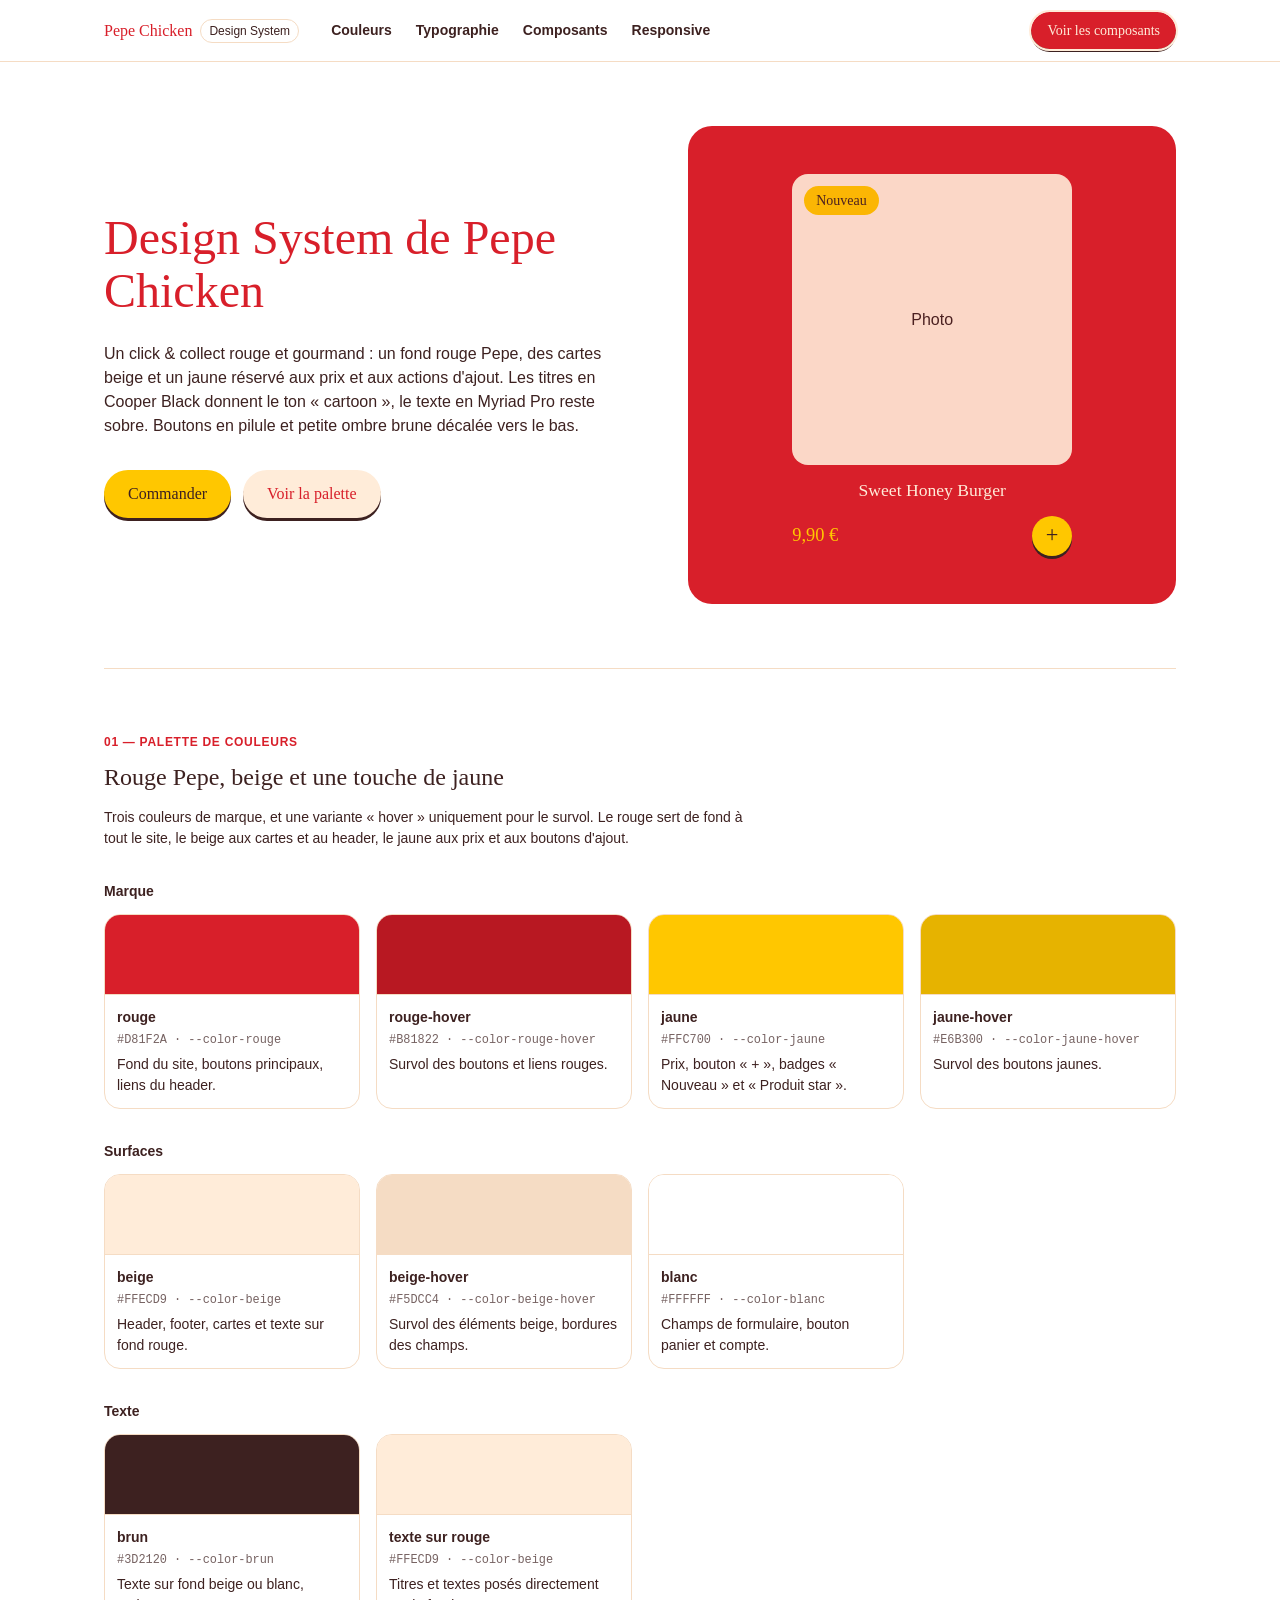
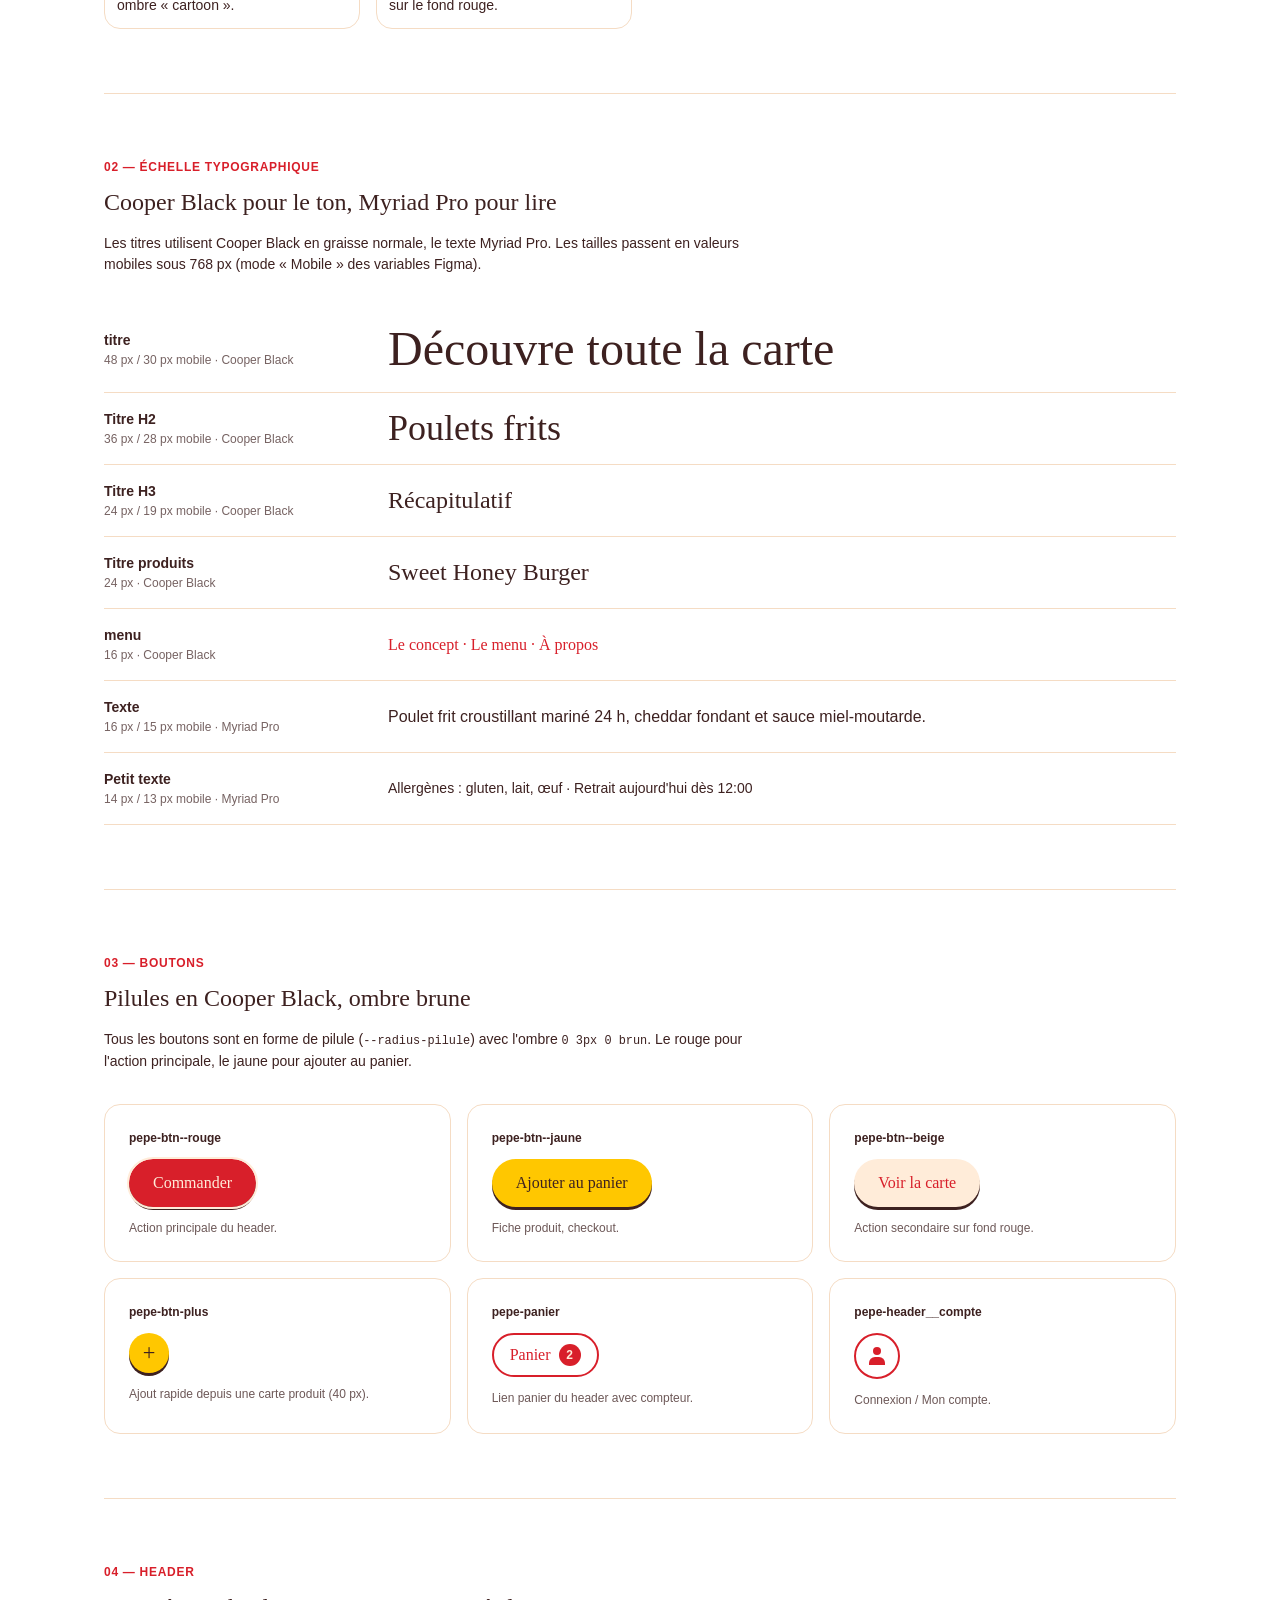
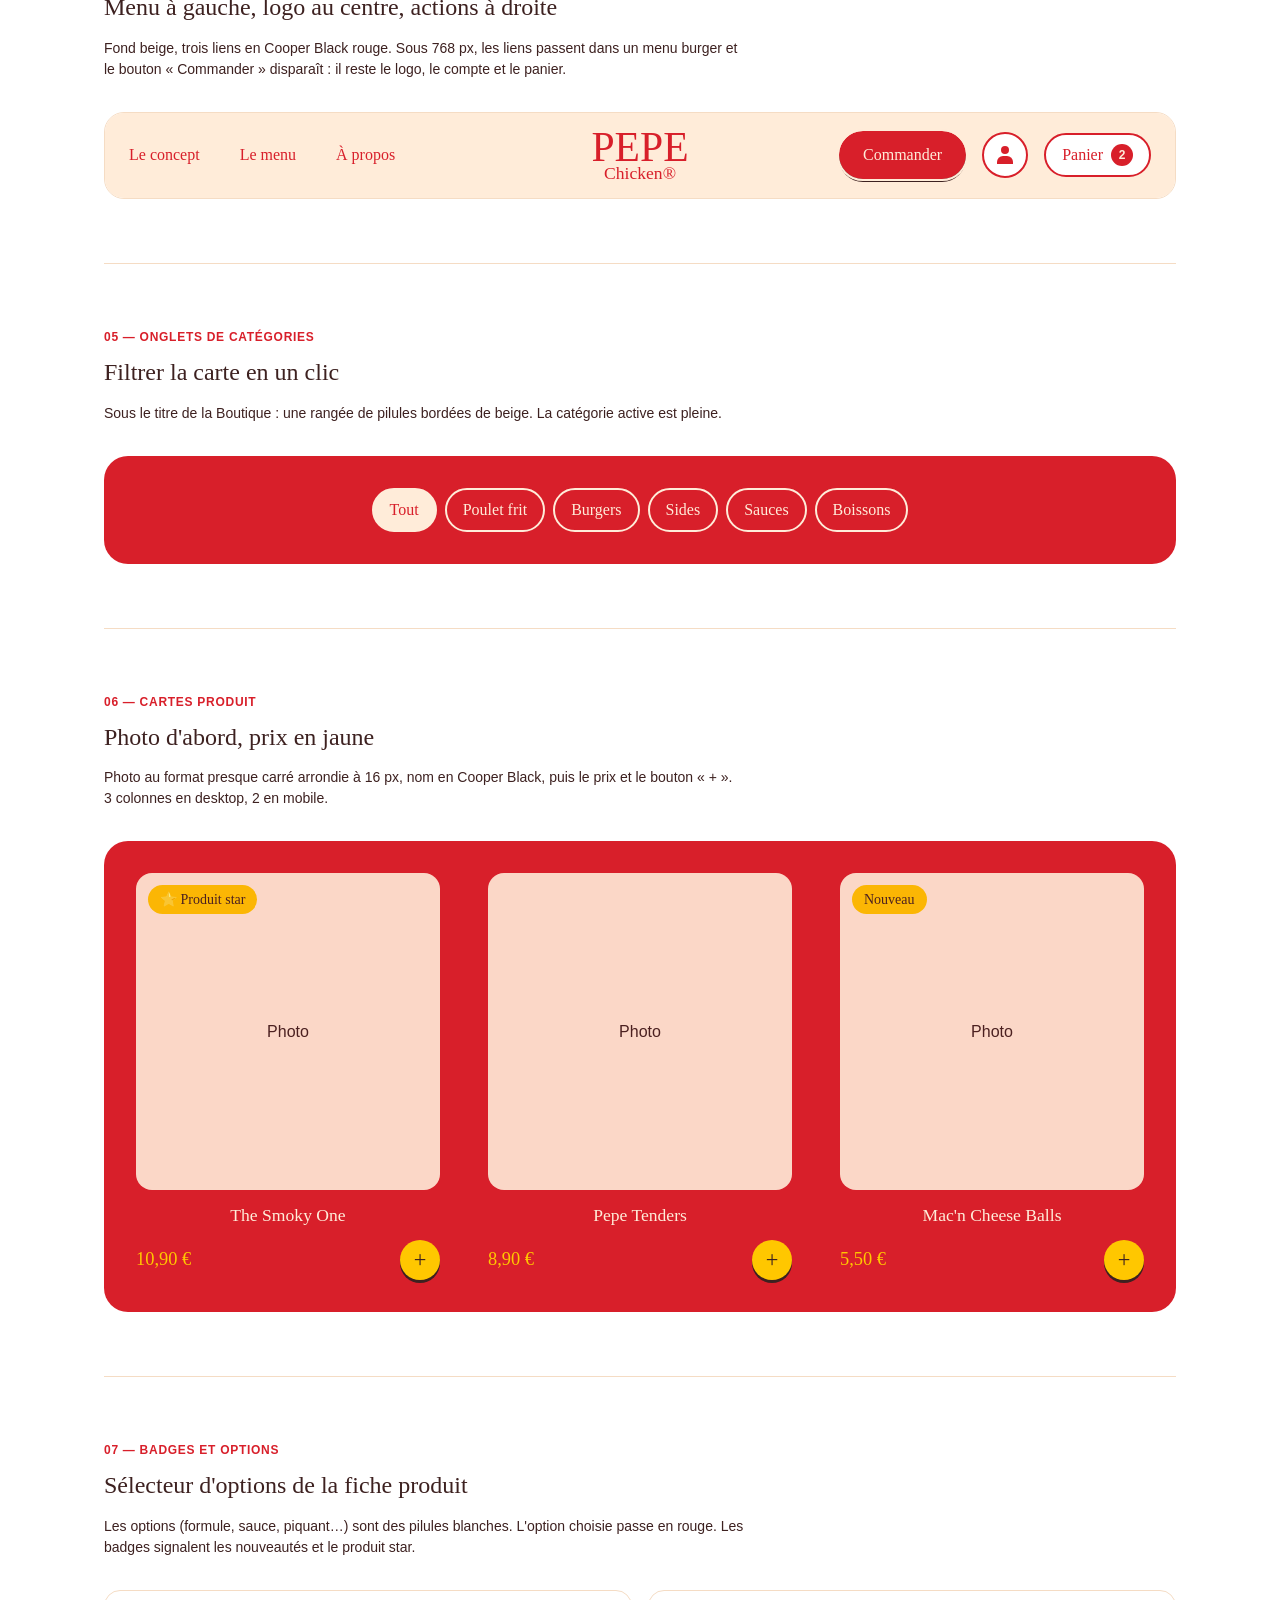
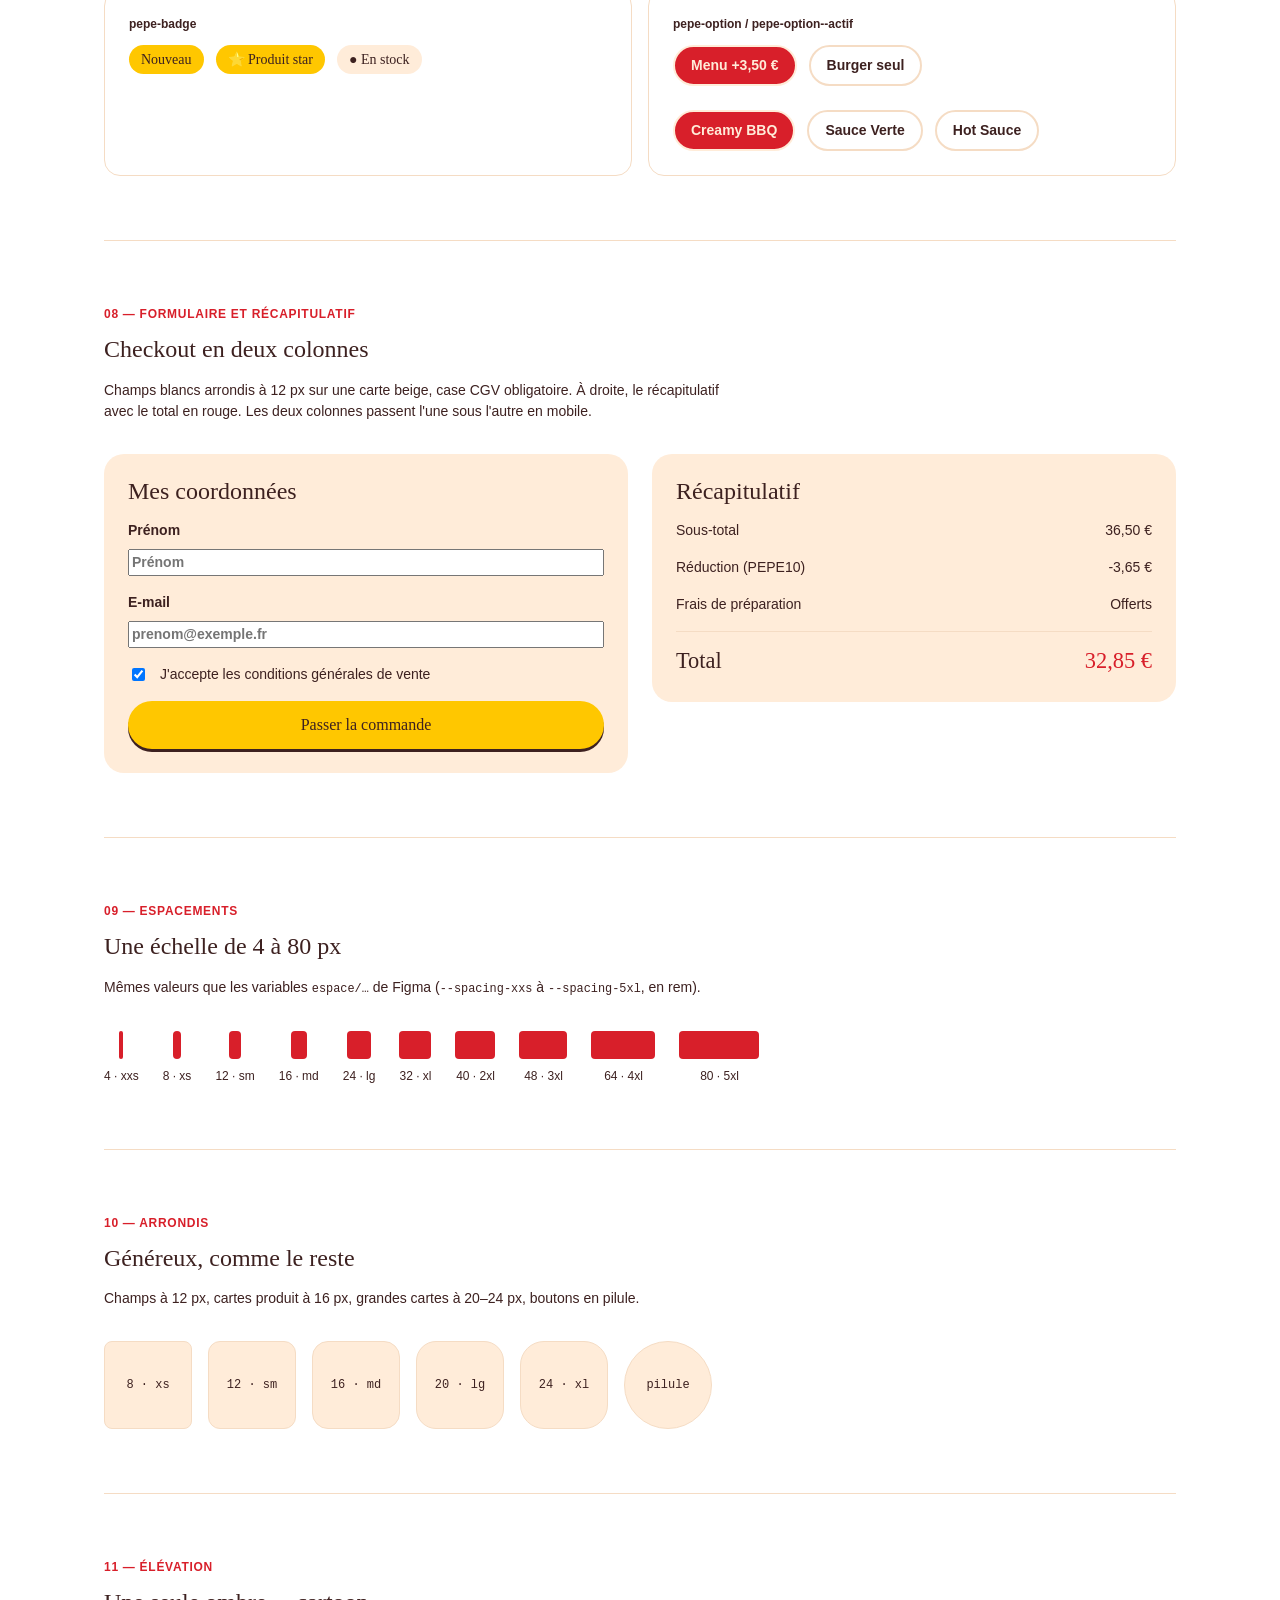
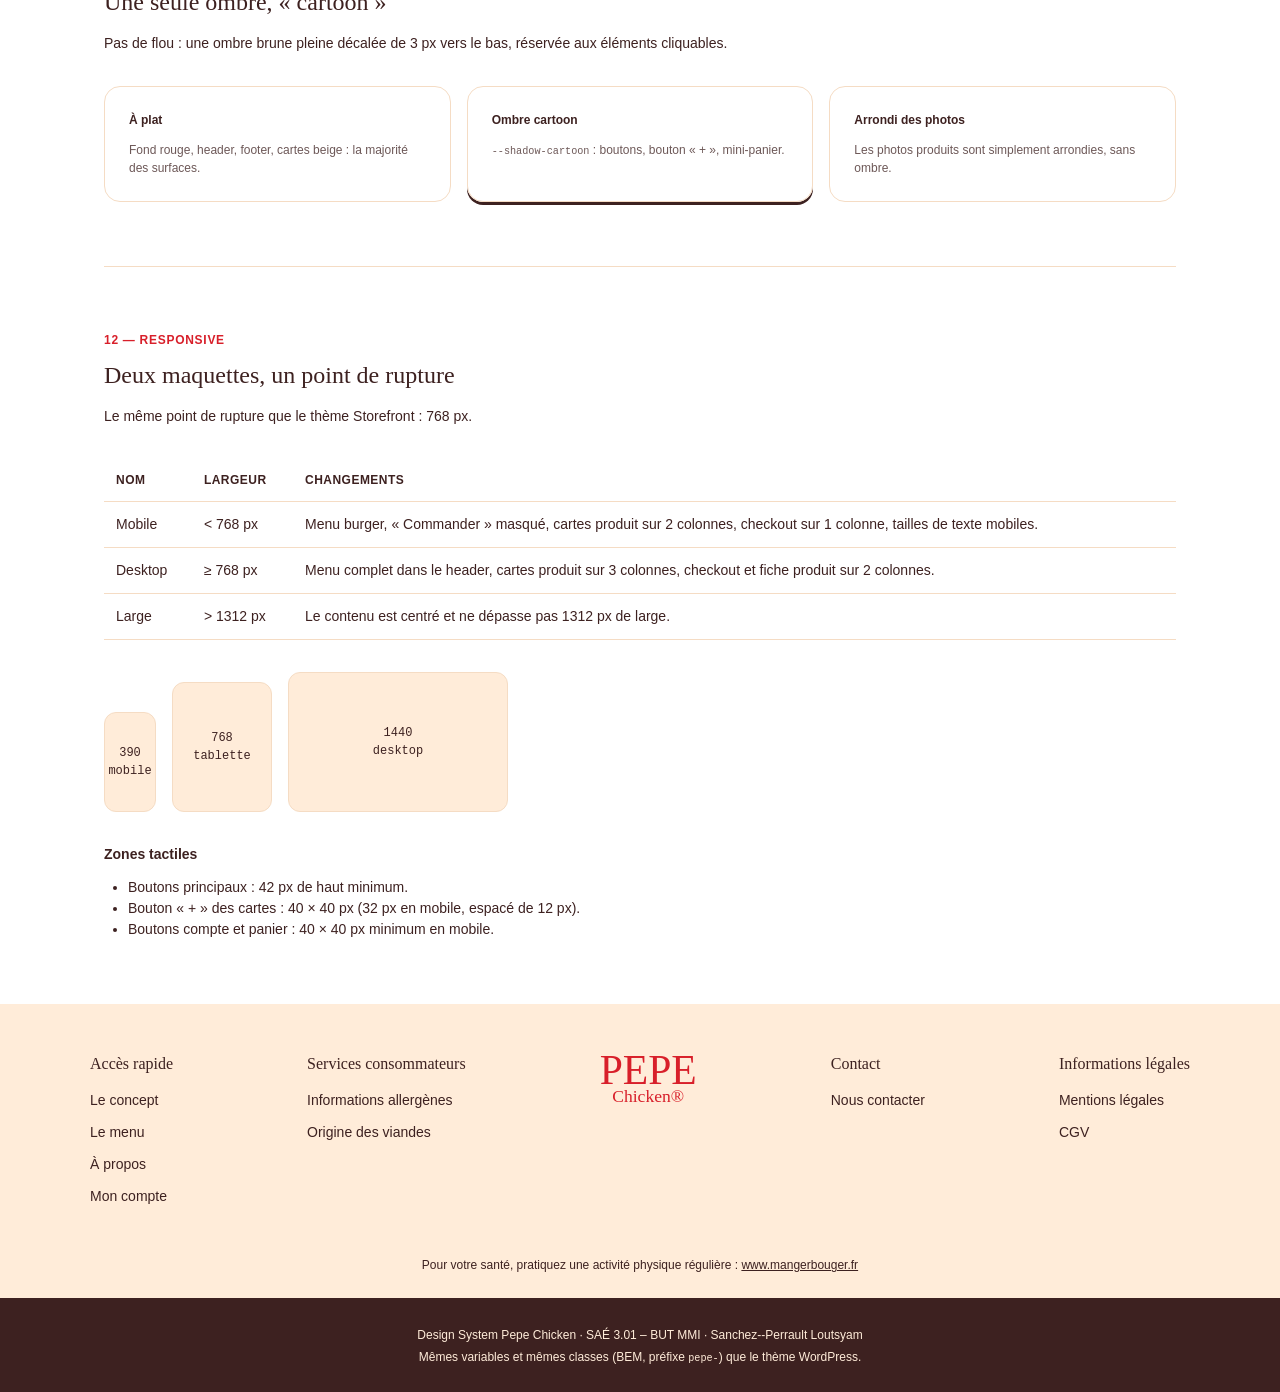
==== commit 46fc21c7: "[IT-2] Design System : CSS découpé en couches (reset, variables, composants, utilitaires), un dossie" ====
--- a/index.html
+++ b/index.html
@@ -4,8 +4,8 @@
     <meta charset="UTF-8">
     <meta name="viewport" content="width=device-width, initial-scale=1.0">
     <title>Design System – Pepe Chicken</title>
-    <meta name="description" content="Design System du click &amp; collect Pepe Chicken : couleurs, typographie, composants et règles responsive (SAÉ 3.01).">
-    <link rel="stylesheet" href="style.css">
+    <meta name="description" content="Design System du click & collect Pepe Chicken : couleurs, typographie, composants et règles responsive (SAÉ 3.01).">
+    <link rel="stylesheet" href="css/base.css">
   </head>
   <body>
     <!-- ===== Barre de navigation de la documentation ===== -->
@@ -28,7 +28,7 @@
         <div class="ds-hero__texte">
           <h1 class="ds-hero__titre">Design System de Pepe Chicken</h1>
           <p class="ds-hero__intro">
-            Un click &amp; collect rouge et gourmand : un fond rouge Pepe, des cartes beige et un jaune
+            Un click & collect rouge et gourmand : un fond rouge Pepe, des cartes beige et un jaune
             réservé aux prix et aux actions d'ajout. Les titres en Cooper Black donnent le ton « cartoon »,
             le texte en Myriad Pro reste sobre. Boutons en pilule et petite ombre brune décalée vers le bas.
           </p>
@@ -64,48 +64,48 @@
         <h3 class="ds-groupe">Marque</h3>
         <div class="ds-couleurs">
           <div class="ds-couleur">
-            <span class="ds-couleur__pastille" style="background: var(--rouge)"></span>
-            <div class="ds-couleur__infos"><b>rouge</b><code>#D81F2A · --rouge</code><p>Fond du site, boutons principaux, liens du header.</p></div>
-          </div>
-          <div class="ds-couleur">
-            <span class="ds-couleur__pastille" style="background: var(--rouge-hover)"></span>
-            <div class="ds-couleur__infos"><b>rouge-hover</b><code>#B81822 · --rouge-hover</code><p>Survol des boutons et liens rouges.</p></div>
-          </div>
-          <div class="ds-couleur">
-            <span class="ds-couleur__pastille" style="background: var(--jaune)"></span>
-            <div class="ds-couleur__infos"><b>jaune</b><code>#FFC700 · --jaune</code><p>Prix, bouton « + », badges « Nouveau » et « Produit star ».</p></div>
-          </div>
-          <div class="ds-couleur">
-            <span class="ds-couleur__pastille" style="background: var(--jaune-hover)"></span>
-            <div class="ds-couleur__infos"><b>jaune-hover</b><code>#E6B300 · --jaune-hover</code><p>Survol des boutons jaunes.</p></div>
+            <span class="ds-couleur__pastille" style="background: var(--color-rouge)"></span>
+            <div class="ds-couleur__infos"><b>rouge</b><code>#D81F2A · --color-rouge</code><p>Fond du site, boutons principaux, liens du header.</p></div>
+          </div>
+          <div class="ds-couleur">
+            <span class="ds-couleur__pastille" style="background: var(--color-rouge-hover)"></span>
+            <div class="ds-couleur__infos"><b>rouge-hover</b><code>#B81822 · --color-rouge-hover</code><p>Survol des boutons et liens rouges.</p></div>
+          </div>
+          <div class="ds-couleur">
+            <span class="ds-couleur__pastille" style="background: var(--color-jaune)"></span>
+            <div class="ds-couleur__infos"><b>jaune</b><code>#FFC700 · --color-jaune</code><p>Prix, bouton « + », badges « Nouveau » et « Produit star ».</p></div>
+          </div>
+          <div class="ds-couleur">
+            <span class="ds-couleur__pastille" style="background: var(--color-jaune-hover)"></span>
+            <div class="ds-couleur__infos"><b>jaune-hover</b><code>#E6B300 · --color-jaune-hover</code><p>Survol des boutons jaunes.</p></div>
           </div>
         </div>
 
         <h3 class="ds-groupe">Surfaces</h3>
         <div class="ds-couleurs">
           <div class="ds-couleur">
-            <span class="ds-couleur__pastille" style="background: var(--beige)"></span>
-            <div class="ds-couleur__infos"><b>beige</b><code>#FFECD9 · --beige</code><p>Header, footer, cartes et texte sur fond rouge.</p></div>
-          </div>
-          <div class="ds-couleur">
-            <span class="ds-couleur__pastille" style="background: var(--beige-hover)"></span>
-            <div class="ds-couleur__infos"><b>beige-hover</b><code>#F5DCC4 · --beige-hover</code><p>Survol des éléments beige, bordures des champs.</p></div>
-          </div>
-          <div class="ds-couleur">
-            <span class="ds-couleur__pastille" style="background: var(--blanc)"></span>
-            <div class="ds-couleur__infos"><b>blanc</b><code>#FFFFFF · --blanc</code><p>Champs de formulaire, bouton panier et compte.</p></div>
+            <span class="ds-couleur__pastille" style="background: var(--color-beige)"></span>
+            <div class="ds-couleur__infos"><b>beige</b><code>#FFECD9 · --color-beige</code><p>Header, footer, cartes et texte sur fond rouge.</p></div>
+          </div>
+          <div class="ds-couleur">
+            <span class="ds-couleur__pastille" style="background: var(--color-beige-hover)"></span>
+            <div class="ds-couleur__infos"><b>beige-hover</b><code>#F5DCC4 · --color-beige-hover</code><p>Survol des éléments beige, bordures des champs.</p></div>
+          </div>
+          <div class="ds-couleur">
+            <span class="ds-couleur__pastille" style="background: var(--color-blanc)"></span>
+            <div class="ds-couleur__infos"><b>blanc</b><code>#FFFFFF · --color-blanc</code><p>Champs de formulaire, bouton panier et compte.</p></div>
           </div>
         </div>
 
         <h3 class="ds-groupe">Texte</h3>
         <div class="ds-couleurs">
           <div class="ds-couleur">
-            <span class="ds-couleur__pastille" style="background: var(--brun)"></span>
-            <div class="ds-couleur__infos"><b>brun</b><code>#3D2120 · --brun</code><p>Texte sur fond beige ou blanc, ombre « cartoon ».</p></div>
-          </div>
-          <div class="ds-couleur">
-            <span class="ds-couleur__pastille" style="background: var(--beige)"></span>
-            <div class="ds-couleur__infos"><b>texte sur rouge</b><code>#FFECD9 · --beige</code><p>Titres et textes posés directement sur le fond rouge.</p></div>
+            <span class="ds-couleur__pastille" style="background: var(--color-brun)"></span>
+            <div class="ds-couleur__infos"><b>brun</b><code>#3D2120 · --color-brun</code><p>Texte sur fond beige ou blanc, ombre « cartoon ».</p></div>
+          </div>
+          <div class="ds-couleur">
+            <span class="ds-couleur__pastille" style="background: var(--color-beige)"></span>
+            <div class="ds-couleur__infos"><b>texte sur rouge</b><code>#FFECD9 · --color-beige</code><p>Titres et textes posés directement sur le fond rouge.</p></div>
           </div>
         </div>
       </section>
@@ -116,7 +116,7 @@
         <h2 class="ds-section__titre">Cooper Black pour le ton, Myriad Pro pour lire</h2>
         <p class="ds-section__intro">
           Les titres utilisent Cooper Black en graisse normale, le texte Myriad Pro. Les tailles passent
-          en valeurs mobiles sous 768&nbsp;px (mode « Mobile » des variables Figma).
+          en valeurs mobiles sous 768 px (mode « Mobile » des variables Figma).
         </p>
         <div class="ds-typos">
           <div class="ds-typo">
@@ -155,7 +155,7 @@
         <p class="ds-section__numero">03 — Boutons</p>
         <h2 class="ds-section__titre">Pilules en Cooper Black, ombre brune</h2>
         <p class="ds-section__intro">
-          Tous les boutons sont en forme de pilule (<code>--rayon-pilule</code>) avec l'ombre
+          Tous les boutons sont en forme de pilule (<code>--radius-pilule</code>) avec l'ombre
           <code>0 3px 0 brun</code>. Le rouge pour l'action principale, le jaune pour ajouter au panier.
         </p>
         <div class="ds-cartes">
@@ -197,7 +197,7 @@
         <p class="ds-section__numero">04 — Header</p>
         <h2 class="ds-section__titre">Menu à gauche, logo au centre, actions à droite</h2>
         <p class="ds-section__intro">
-          Fond beige, trois liens en Cooper Black rouge. Sous 768&nbsp;px, les liens passent dans un menu burger
+          Fond beige, trois liens en Cooper Black rouge. Sous 768 px, les liens passent dans un menu burger
           et le bouton « Commander » disparaît : il reste le logo, le compte et le panier.
         </p>
         <div class="ds-cadre">
@@ -244,7 +244,7 @@
         <p class="ds-section__numero">06 — Cartes produit</p>
         <h2 class="ds-section__titre">Photo d'abord, prix en jaune</h2>
         <p class="ds-section__intro">
-          Photo au format presque carré arrondie à 16&nbsp;px, nom en Cooper Black, puis le prix et le bouton « + ».
+          Photo au format presque carré arrondie à 16 px, nom en Cooper Black, puis le prix et le bouton « + ».
           3 colonnes en desktop, 2 en mobile.
         </p>
         <div class="ds-fond-rouge">
@@ -305,7 +305,7 @@
         <p class="ds-section__numero">08 — Formulaire et récapitulatif</p>
         <h2 class="ds-section__titre">Checkout en deux colonnes</h2>
         <p class="ds-section__intro">
-          Champs blancs arrondis à 12&nbsp;px sur une carte beige, case CGV obligatoire. À droite, le récapitulatif
+          Champs blancs arrondis à 12 px sur une carte beige, case CGV obligatoire. À droite, le récapitulatif
           avec le total en rouge. Les deux colonnes passent l'une sous l'autre en mobile.
         </p>
         <div class="ds-deux-colonnes">
@@ -330,18 +330,18 @@
       <section class="ds-section">
         <p class="ds-section__numero">09 — Espacements</p>
         <h2 class="ds-section__titre">Une échelle de 4 à 80 px</h2>
-        <p class="ds-section__intro">Mêmes valeurs que les variables <code>espace/…</code> de Figma (<code>--espace-xxs</code> à <code>--espace-5xl</code>).</p>
+        <p class="ds-section__intro">Mêmes valeurs que les variables <code>espace/…</code> de Figma (<code>--spacing-xxs</code> à <code>--spacing-5xl</code>, en rem).</p>
         <div class="ds-espacements">
-          <div class="ds-espacement"><span style="width: var(--espace-xxs)"></span>4 · xxs</div>
-          <div class="ds-espacement"><span style="width: var(--espace-xs)"></span>8 · xs</div>
-          <div class="ds-espacement"><span style="width: var(--espace-sm)"></span>12 · sm</div>
-          <div class="ds-espacement"><span style="width: var(--espace-md)"></span>16 · md</div>
-          <div class="ds-espacement"><span style="width: var(--espace-lg)"></span>24 · lg</div>
-          <div class="ds-espacement"><span style="width: var(--espace-xl)"></span>32 · xl</div>
-          <div class="ds-espacement"><span style="width: var(--espace-2xl)"></span>40 · 2xl</div>
-          <div class="ds-espacement"><span style="width: var(--espace-3xl)"></span>48 · 3xl</div>
-          <div class="ds-espacement"><span style="width: var(--espace-4xl)"></span>64 · 4xl</div>
-          <div class="ds-espacement"><span style="width: var(--espace-5xl)"></span>80 · 5xl</div>
+          <div class="ds-espacement"><span style="width: var(--spacing-xxs)"></span>4 · xxs</div>
+          <div class="ds-espacement"><span style="width: var(--spacing-xs)"></span>8 · xs</div>
+          <div class="ds-espacement"><span style="width: var(--spacing-sm)"></span>12 · sm</div>
+          <div class="ds-espacement"><span style="width: var(--spacing-md)"></span>16 · md</div>
+          <div class="ds-espacement"><span style="width: var(--spacing-lg)"></span>24 · lg</div>
+          <div class="ds-espacement"><span style="width: var(--spacing-xl)"></span>32 · xl</div>
+          <div class="ds-espacement"><span style="width: var(--spacing-2xl)"></span>40 · 2xl</div>
+          <div class="ds-espacement"><span style="width: var(--spacing-3xl)"></span>48 · 3xl</div>
+          <div class="ds-espacement"><span style="width: var(--spacing-4xl)"></span>64 · 4xl</div>
+          <div class="ds-espacement"><span style="width: var(--spacing-5xl)"></span>80 · 5xl</div>
         </div>
       </section>
 
@@ -349,14 +349,14 @@
       <section class="ds-section">
         <p class="ds-section__numero">10 — Arrondis</p>
         <h2 class="ds-section__titre">Généreux, comme le reste</h2>
-        <p class="ds-section__intro">Champs à 12&nbsp;px, cartes produit à 16&nbsp;px, grandes cartes à 20–24&nbsp;px, boutons en pilule.</p>
+        <p class="ds-section__intro">Champs à 12 px, cartes produit à 16 px, grandes cartes à 20–24 px, boutons en pilule.</p>
         <div class="ds-arrondis">
-          <div class="ds-arrondi" style="border-radius: var(--rayon-xs)">8 · xs</div>
-          <div class="ds-arrondi" style="border-radius: var(--rayon-sm)">12 · sm</div>
-          <div class="ds-arrondi" style="border-radius: var(--rayon-md)">16 · md</div>
-          <div class="ds-arrondi" style="border-radius: var(--rayon-lg)">20 · lg</div>
-          <div class="ds-arrondi" style="border-radius: var(--rayon-xl)">24 · xl</div>
-          <div class="ds-arrondi" style="border-radius: var(--rayon-pilule)">pilule</div>
+          <div class="ds-arrondi" style="border-radius: var(--radius-xs)">8 · xs</div>
+          <div class="ds-arrondi" style="border-radius: var(--radius-sm)">12 · sm</div>
+          <div class="ds-arrondi" style="border-radius: var(--radius-md)">16 · md</div>
+          <div class="ds-arrondi" style="border-radius: var(--radius-lg)">20 · lg</div>
+          <div class="ds-arrondi" style="border-radius: var(--radius-xl)">24 · xl</div>
+          <div class="ds-arrondi" style="border-radius: var(--radius-pilule)">pilule</div>
         </div>
       </section>
 
@@ -364,10 +364,10 @@
       <section class="ds-section">
         <p class="ds-section__numero">11 — Élévation</p>
         <h2 class="ds-section__titre">Une seule ombre, « cartoon »</h2>
-        <p class="ds-section__intro">Pas de flou : une ombre brune pleine décalée de 3&nbsp;px vers le bas, réservée aux éléments cliquables.</p>
+        <p class="ds-section__intro">Pas de flou : une ombre brune pleine décalée de 3 px vers le bas, réservée aux éléments cliquables.</p>
         <div class="ds-cartes">
           <div class="ds-demo"><p class="ds-demo__nom">À plat</p><p class="ds-demo__note">Fond rouge, header, footer, cartes beige : la majorité des surfaces.</p></div>
-          <div class="ds-demo ds-demo--ombre"><p class="ds-demo__nom">Ombre cartoon</p><p class="ds-demo__note"><code>--ombre</code> : boutons, bouton « + », mini-panier.</p></div>
+          <div class="ds-demo ds-demo--ombre"><p class="ds-demo__nom">Ombre cartoon</p><p class="ds-demo__note"><code>--shadow-cartoon</code> : boutons, bouton « + », mini-panier.</p></div>
           <div class="ds-demo"><p class="ds-demo__nom">Arrondi des photos</p><p class="ds-demo__note">Les photos produits sont simplement arrondies, sans ombre.</p></div>
         </div>
       </section>
@@ -376,7 +376,7 @@
       <section class="ds-section" id="responsive">
         <p class="ds-section__numero">12 — Responsive</p>
         <h2 class="ds-section__titre">Deux maquettes, un point de rupture</h2>
-        <p class="ds-section__intro">Le même point de rupture que le thème Storefront : 768&nbsp;px.</p>
+        <p class="ds-section__intro">Le même point de rupture que le thème Storefront : 768 px.</p>
         <div class="ds-tableau-conteneur">
           <table class="ds-tableau">
             <thead>
--- a/css/base.css
+++ b/css/base.css
@@ -0,0 +1,23 @@
+/* ==========================================================
+   Design System Pepe Chicken – feuille principale
+   Couches (@layer) dans l'ordre des imports : reset < variables < global < components < layout < utilities
+   (une couche importée plus bas l'emporte sur celles du dessus)
+   ========================================================== */
+@import "./reset.css" layer(reset);
+@import "./variables.css" layer(variables);
+@import "./global.css" layer(global);
+@import "../component/Typography/style.css" layer(components);
+@import "../component/Button/style.css" layer(components);
+@import "../component/Badge/style.css" layer(components);
+@import "../component/Option/style.css" layer(components);
+@import "../component/Card/style.css" layer(components);
+@import "../component/ProductCard/style.css" layer(components);
+@import "../component/Categories/style.css" layer(components);
+@import "../component/Form/style.css" layer(components);
+@import "../component/Recap/style.css" layer(components);
+@import "../component/Logo/style.css" layer(components);
+@import "../component/Header/style.css" layer(components);
+@import "../component/Footer/style.css" layer(components);
+
+@import "./layout.css" layer(layout);
+@import "./utilities.css" layer(utilities);
